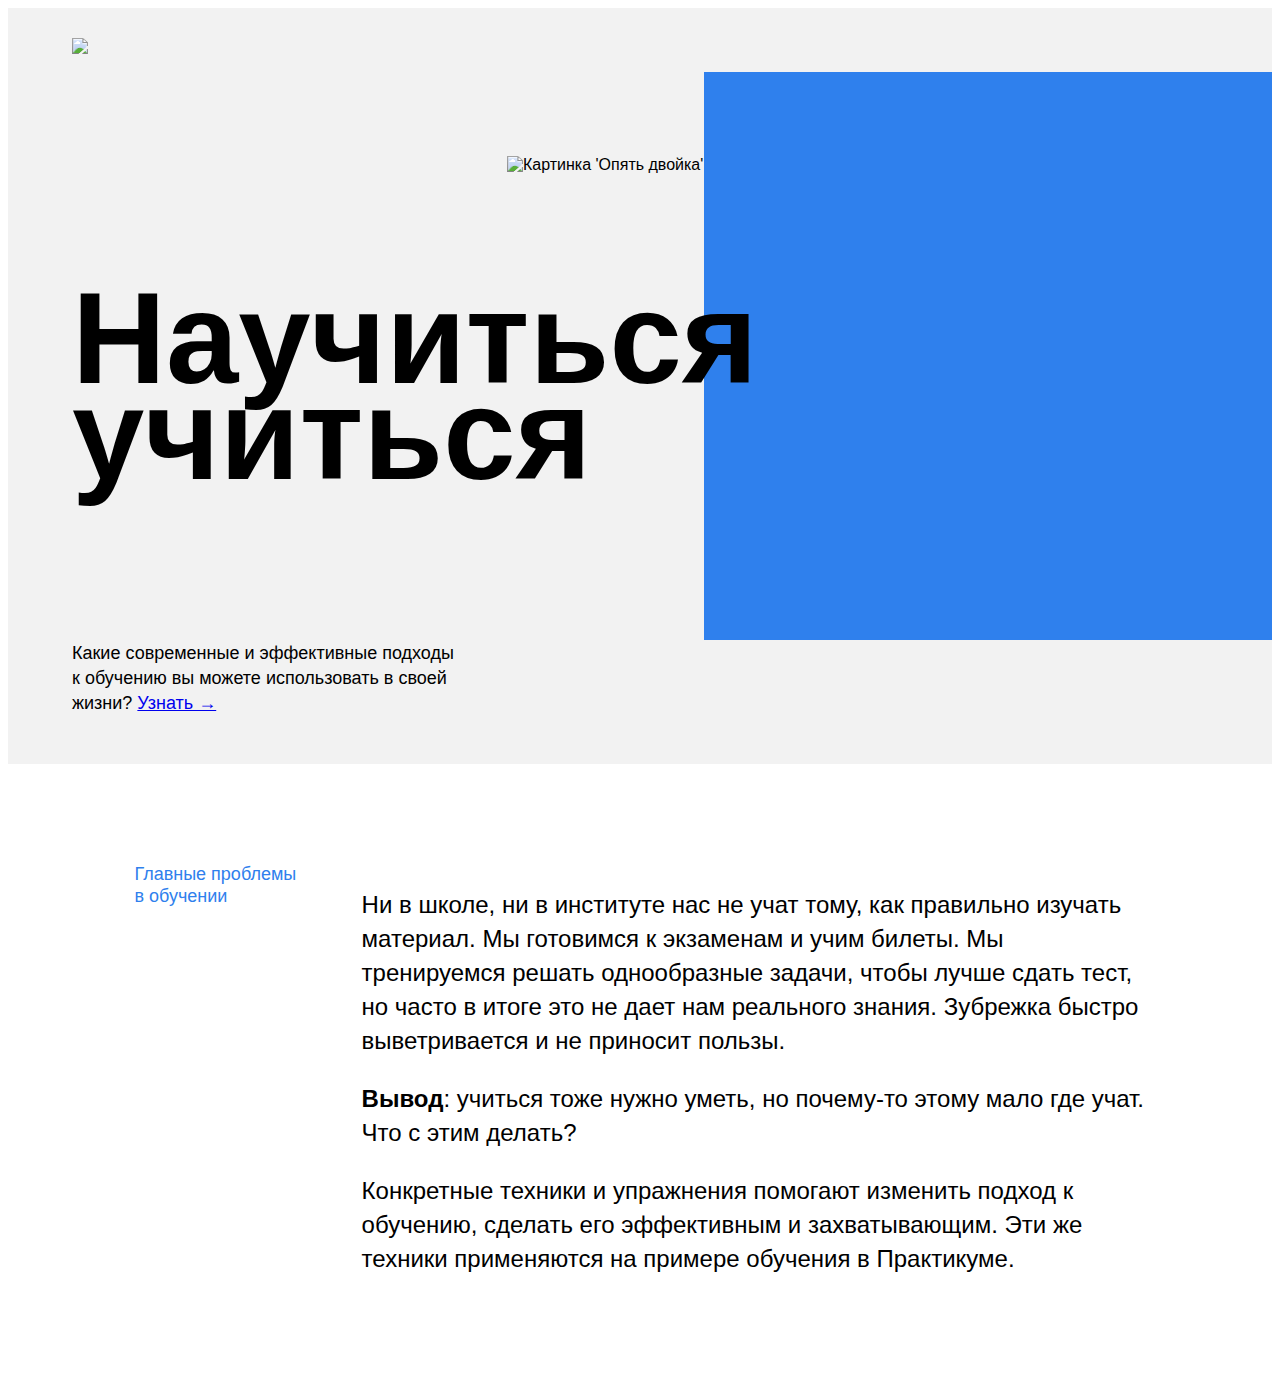
==== index.html @ babf2839 "Header and desciption parts are added." ====
<!DOCTYPE html>
<html lang="ru">
<head>
  <meta charset="UTF-8">
  <meta name="viewport" content="width=device-width, initial-scale=1.0">
  <title>Научиться учиться</title>
  <link rel="stylesheet" href="styles/style.css">
  <link rel="stylesheet" href="normalize/style.css">
</head>
<body>
  <div class="page">
    <header class="header">

      <div class="logo logo_place_header">
        <img src="images/logo_place_footer.svg">
      </div>

      <div class="header__title">
        <h1>Научиться учиться</h1>
      </div>

      <p class="header__subtitle">Какие современные и эффективные подходы к обучению вы можете
        использовать в своей жизни?
        <a href="#" class="header__link"> Узнать &rarr;</a>
      </p>

      <img class="header__main_illustration" src="images/header-image.png"
           alt="Картинка 'Опять двойка'">

      <div class="header__square-pic"></div>


    </header>
    <main class="content">
      <section class="description">
        <div class="two_columns">
          <div class="two_columns__brief">Главные проблемы в обучении
          </div>
          <div class="two_columns__main-text">
            <p class="two-columns__paragraph">Ни в школе, ни в институте нас не учат тому, как правильно изучать материал.
              Мы готовимся к экзаменам и учим билеты. Мы тренируемся решать однообразные задачи,
              чтобы лучше сдать тест, но часто в итоге это не дает нам реального знания. Зубрежка
              быстро выветривается и не приносит пользы.</p>
            <p class="two-columns__paragraph"><span class="two-columns__paragraph_span">Вывод</span>:  учиться тоже нужно уметь, но почему-то этому мало где учат. Что с этим делать?</p>
            <p class="two-columns__paragraph">Конкретные техники и упражнения помогают изменить подход к обучению, сделать его
              эффективным и захватывающим. Эти же техники применяются на примере обучения в
              Практикуме.</p>
          </div>
        </div>
      </section>

      <section class="digits">
      </section>

      <section class="feynman">
      </section>

      <section class="kaufman">
      </section>
    </main>
    <footer class="footer">

    </footer>
  </div>
</body>
</html>
---- styles/style.css ----
.page {
  min-width: 1100px;
  /* мы ещё не умеем делать мобильную версию сайта, */
  /* поэтому выше установлена минимальная ширина страницы */
  max-width: 1600px;
  /* выше установили ограничение по максимальной ширине */
  margin: 0 auto;
  /* выше для экранов больше 1600px отцентрировали весь контент */
  font-family: 'Helvetica Neue', Arial, sans-serif;
}

.header {
  display: flex;
  position:relative;
  height: 100vh;
  min-height: 600px;
  max-height: 756px;
  background-color: #f2f2f2;
  /* выше установили ограничения для секции */
}


.logo{
}

.logo_place_header{
  position: absolute;
  margin-top: 30px;
  margin-left: 64px;
  width: 183px;
  height:32px;
  z-index: 2;
}

.header__title{
  display: flex;
  margin-left: 64px;
  align-items: center;
  justify-content: flex-start;
  width: 730px;
  font-weight: bold;

  /*Текст получается слишком большим. Точно ли нужны такие размеры?*/
  /*font-size: 102px;*/
  line-height: 96px;
  font-size: 65px;
  z-index: 2;
}

.header__subtitle{
  z-index: 2;
  position: absolute;
  left: 64px;
  bottom: 30px;
  width: 388px;
  line-height: 25px;
  font-size: 18px;
}

.header__link{
  z-index: 2;
}

.header__main_illustration{
  position: absolute;
  bottom: 0;
  right: 0;
  width: 765px;
  height: 608px;
  z-index: 1;
}

/* ниже мы привели пример двух селекторов, чтобы вы вспомнили запись элемента */
.header__square-pic {
  position: absolute;
  top: 64px;
  right: 0;
  height: 568px;
  width: 568px;
  background-color: #2f80ed;
}

.description{
  display: flex;
  justify-content: center;
  margin: 100px 0;
}

.two_columns{
  display: flex;
  justify-content: space-between;
  width: 80%;
}

.two_columns__brief{
  display: flex;
  justify-content: space-between;
  width: 175px;
  color: #2f80ed;
  line-height: 1.2;
  font-size: 18px;
}

.two_columns__main-text{
  flex-direction: column;
  justify-content: space-between;
  width: 784px;
}

.two-columns__paragraph{
  line-height: 34px;
  font-size: 24px;
}

.two-columns__paragraph_span{
  font-weight: bold;
}
/* и элемента с модификатором вида ключ-значение */
.table__cell_theme_dark {
  width: 200px;
  color: white;
  margin-right: 0;
  margin-top: 80px;
}
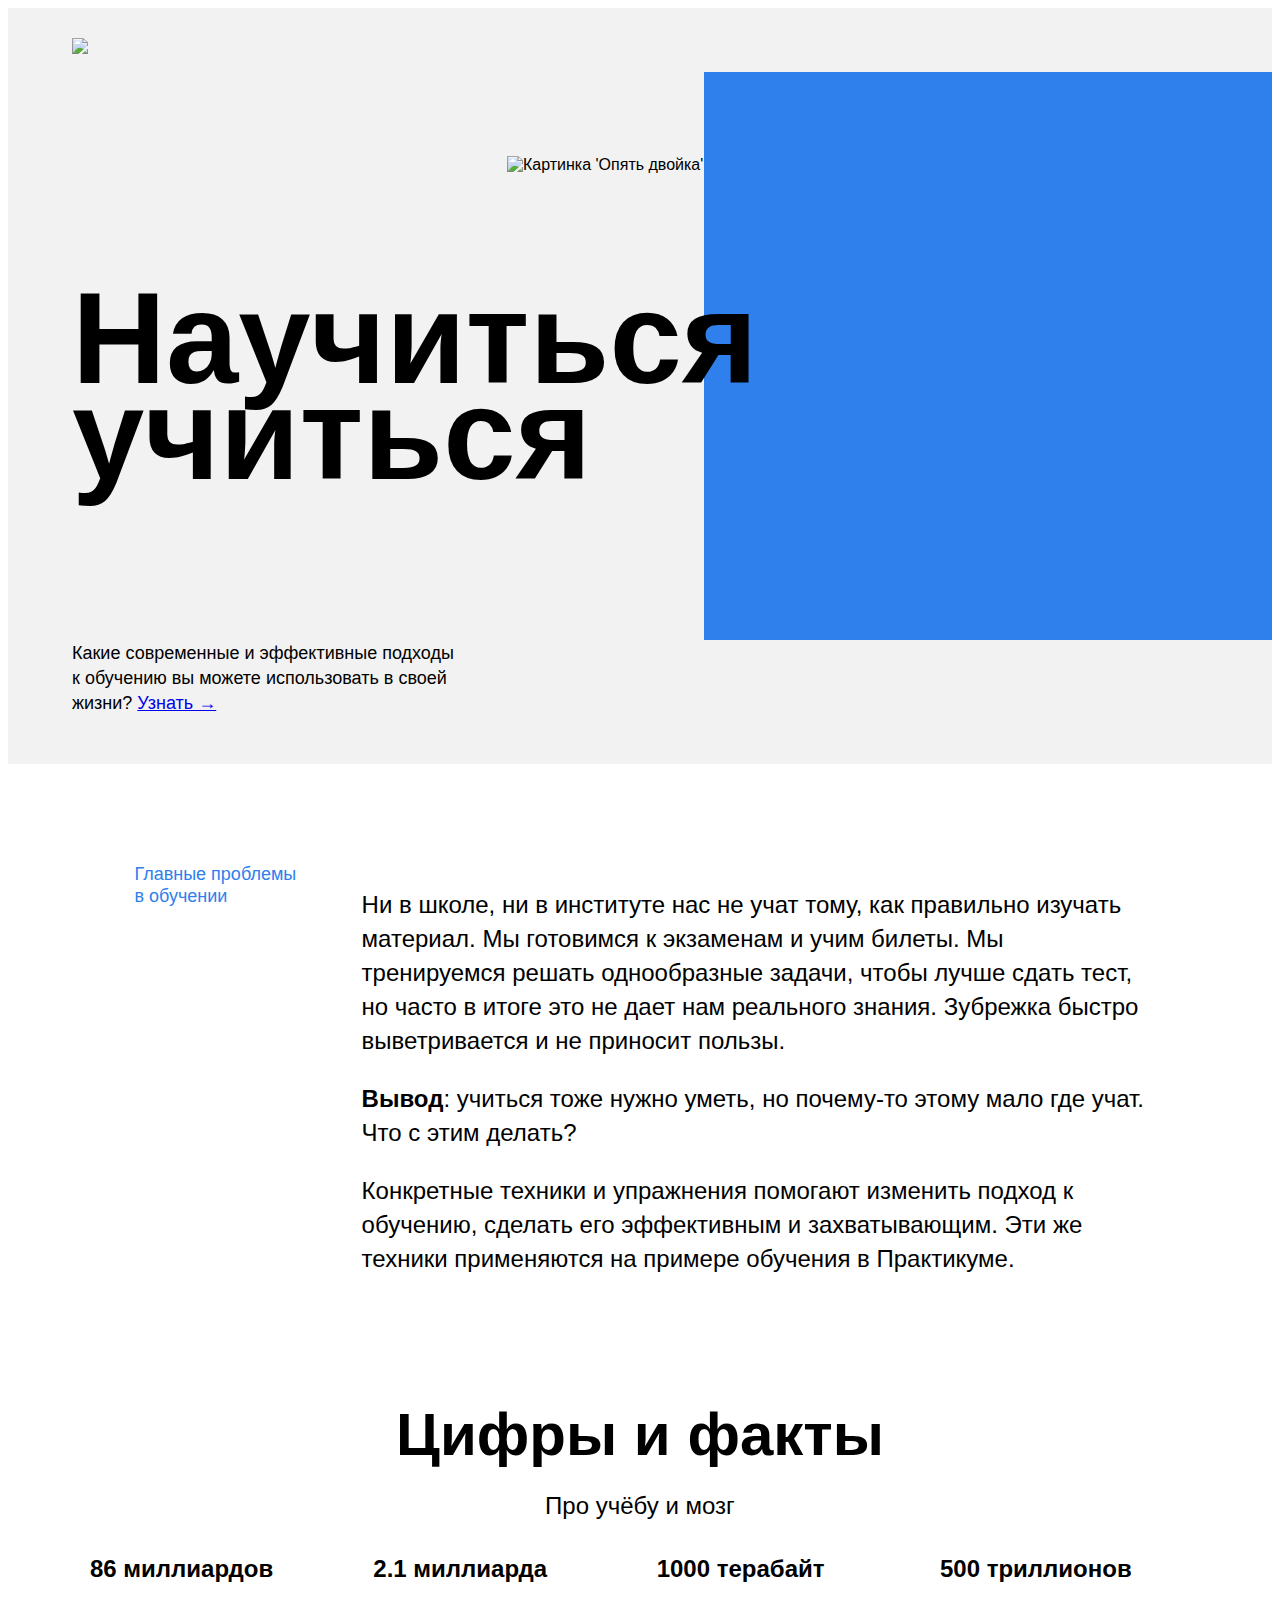
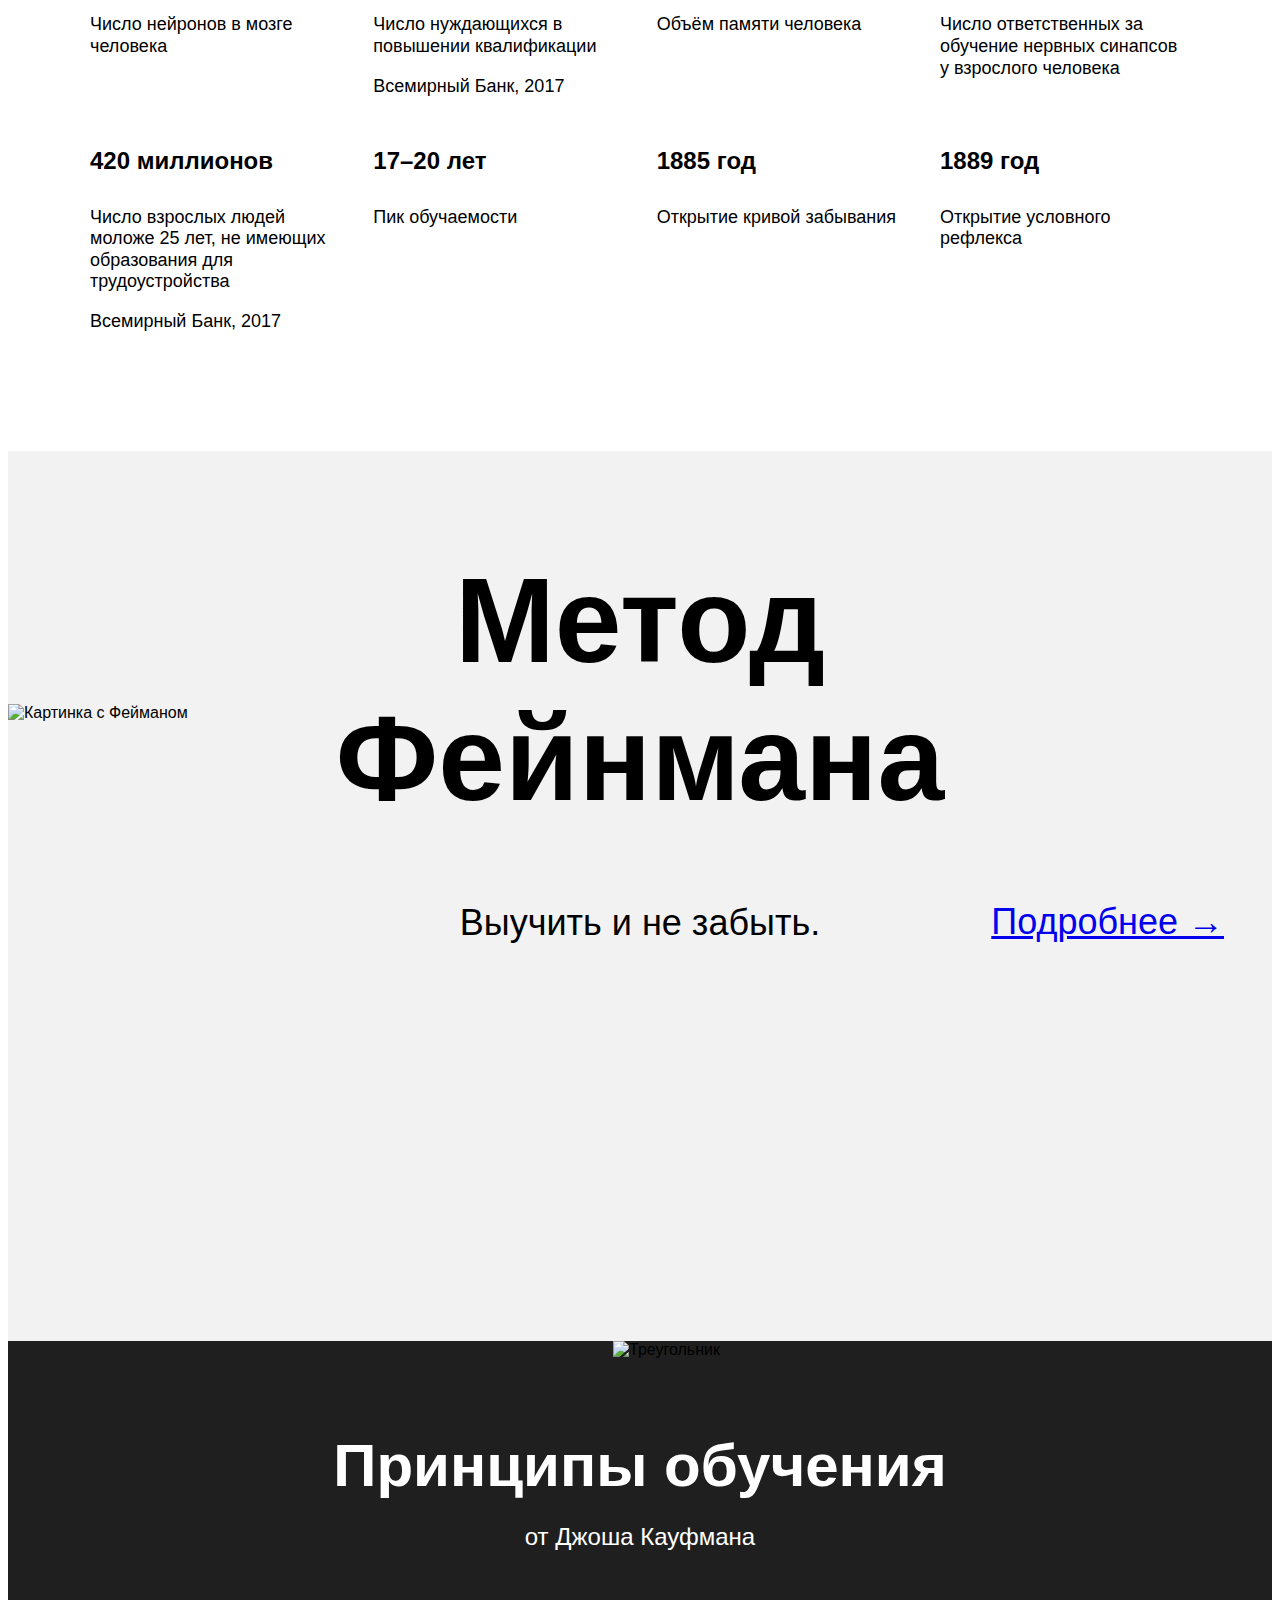
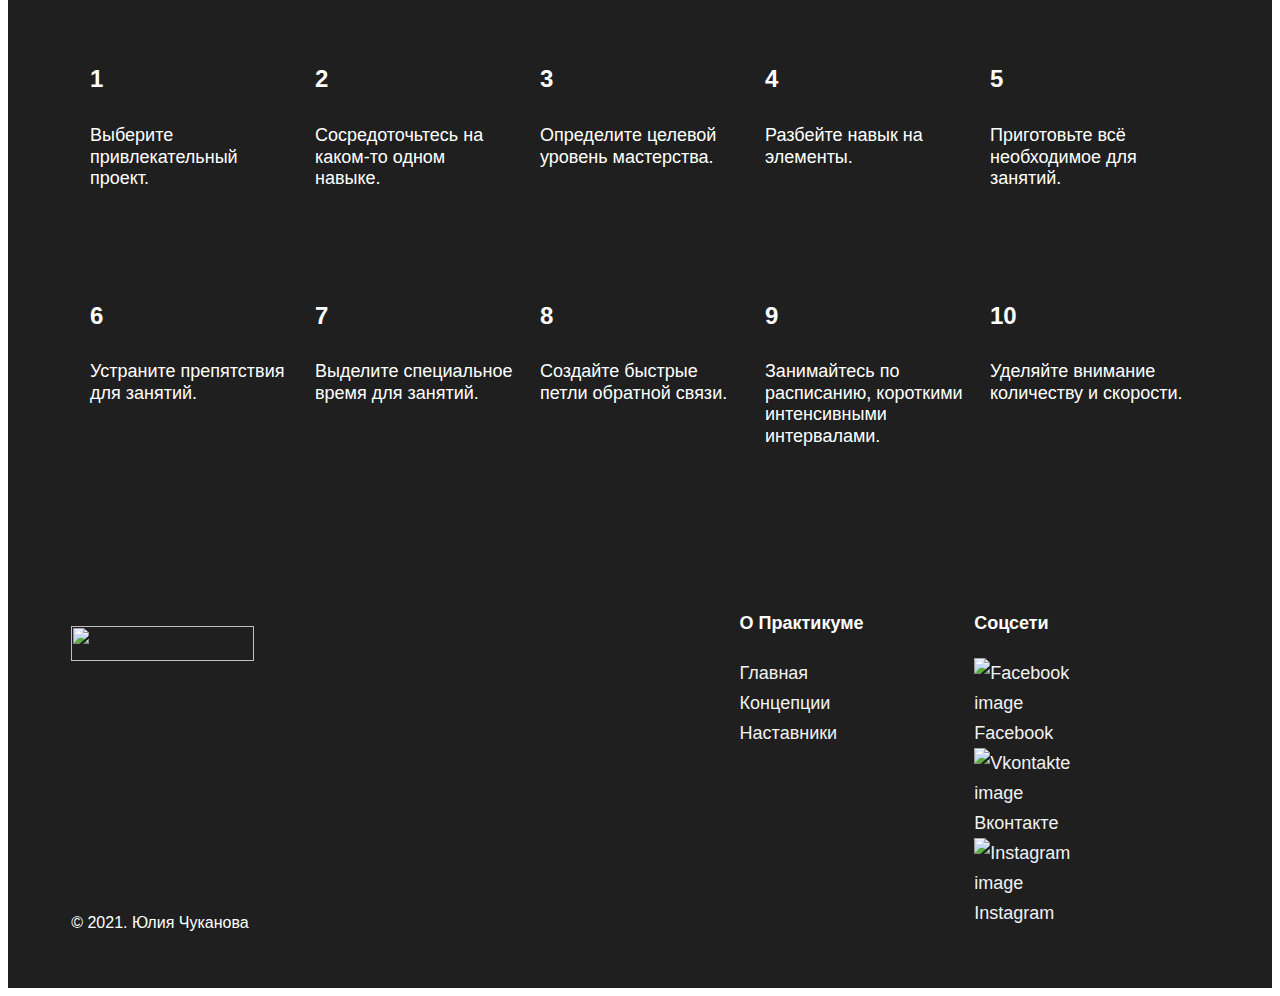
==== commit 6a0c7efc: "." ====
--- a/index.html
+++ b/index.html
@@ -8,59 +8,186 @@
   <link rel="stylesheet" href="normalize/style.css">
 </head>
 <body>
-  <div class="page">
-    <header class="header">
+<div class="page">
+  <header class="header">
 
-      <div class="logo logo_place_header">
-        <img src="images/logo_place_footer.svg">
+    <div class="logo logo_place_header">
+      <img src="images/logo_place_footer.svg">
+    </div>
+
+    <div class="header__title">
+      <h1>Научиться учиться</h1>
+    </div>
+
+    <p class="header__subtitle">Какие современные и эффективные подходы к обучению вы можете
+      использовать в своей жизни?
+      <a href="#" class="header__link"> Узнать &rarr;</a>
+    </p>
+
+    <img class="header__main_illustration" src="images/header-image.png"
+         alt="Картинка 'Опять двойка'">
+
+    <div class="header__square-pic"></div>
+
+
+  </header>
+  <main class="content">
+    <section class="description">
+      <div class="two_columns">
+        <div class="two_columns__brief">Главные проблемы в обучении
+        </div>
+        <div class="two_columns__main-text">
+          <p class="two-columns__paragraph">Ни в школе, ни в институте нас не учат тому, как правильно изучать материал.
+            Мы готовимся к экзаменам и учим билеты. Мы тренируемся решать однообразные задачи,
+            чтобы лучше сдать тест, но часто в итоге это не дает нам реального знания. Зубрежка
+            быстро выветривается и не приносит пользы.</p>
+          <p class="two-columns__paragraph"><span class="two-columns__paragraph_span">Вывод</span>: учиться тоже нужно
+            уметь, но почему-то этому мало где учат. Что с этим делать?</p>
+          <p class="two-columns__paragraph">Конкретные техники и упражнения помогают изменить подход к обучению, сделать
+            его
+            эффективным и захватывающим. Эти же техники применяются на примере обучения в
+            Практикуме.</p>
+        </div>
+      </div>
+    </section>
+
+    <section class="digits">
+      <h1 class="section-title">Цифры и факты</h1>
+      <h2 class="section-subtitle">Про учёбу и мозг</h2>
+      <div class="table">
+        <div class="table__cell">
+          <div class="table__heading"><h4>86 миллиардов</h4></div>
+          <div class="table__text">Число нейронов в мозге человека</div>
+        </div>
+        <div class="table__cell">
+          <div class="table__heading"><h4>2.1 миллиарда</h4></div>
+          <div class="table__text">
+            <p>Число нуждающихся в повышении квалификации</p>
+            <p>Всемирный Банк, 2017</p>
+          </div>
+        </div>
+        <div class="table__cell">
+          <div class="table__heading"><h4>1000 терабайт</h4></div>
+          <div class="table__text">Объём памяти человека</div>
+        </div>
+        <div class="table__cell">
+          <div class="table__heading"><h4>500 триллионов</h4></div>
+          <div class="table__text">Число ответственных за обучение нервных синапсов у взрослого человека</div>
+        </div>
+        <div class="table__cell">
+          <div class="table__heading"><h4>420 миллионов</h4></div>
+          <div class="table__text">
+            <p>Число взрослых людей моложе 25 лет, не имеющих образования для трудоустройства</p>
+            <p>Всемирный Банк, 2017</p>
+          </div>
+        </div>
+        <div class="table__cell">
+          <div class="table__heading"><h4>17–20 лет</h4></div>
+          <div class="table__text">Пик обучаемости</div>
+        </div>
+        <div class="table__cell">
+          <div class="table__heading"><h4>1885 год</h4></div>
+          <div class="table__text">Открытие кривой забывания</div>
+        </div>
+        <div class="table__cell">
+          <div class="table__heading"><h4>1889 год</h4></div>
+          <div class="table__text">Открытие условного рефлекса</div>
+        </div>
+      </div>
+    </section>
+
+    <section class="feynman">
+      <h1 class="feynman__title">Метод Фейнмана</h1>
+      <h2 class="feynman__subtitle">Выучить и не забыть.</h2>
+      <a href="#" class="feynman__link">Подробнее &rarr;</a>
+      <img src="images/feynman.png" class="feynman__image" alt="Картинка с Фейманом">
+    </section>
+
+    <section class="kaufman">
+      <h1 class="section-title_theme_dark">Принципы обучения</h1>
+      <h2 class="section-subtitle_theme_dark">от Джоша Кауфмана</h2>
+      <div class="table">
+        <div class="table__cell_theme_dark">
+          <div class="table__heading"><h4>1</h4></div>
+          <div class="table__text">Выберите привлекательный проект.</div>
+        </div>
+        <div class="table__cell_theme_dark">
+          <div class="table__heading"><h4>2</h4></div>
+          <div class="table__text">Сосредоточьтесь на каком-то одном навыке.
+          </div>
+        </div>
+        <div class="table__cell_theme_dark">
+          <div class="table__heading"><h4>3</h4></div>
+          <div class="table__text">Определите целевой уровень мастерства.</div>
+        </div>
+        <div class="table__cell_theme_dark">
+          <div class="table__heading"><h4>4</h4></div>
+          <div class="table__text">Разбейте навык на элементы.</div>
+        </div>
+        <div class="table__cell_theme_dark">
+          <div class="table__heading"><h4>5</h4></div>
+          <div class="table__text">
+            Приготовьте всё необходимое для занятий.
+          </div>
+        </div>
+        <div class="table__cell_theme_dark">
+          <div class="table__heading"><h4>6</h4></div>
+          <div class="table__text">Устраните препятствия для занятий.</div>
+        </div>
+        <div class="table__cell_theme_dark">
+          <div class="table__heading"><h4>7</h4></div>
+          <div class="table__text">Выделите специальное время для занятий.</div>
+        </div>
+        <div class="table__cell_theme_dark">
+          <div class="table__heading"><h4>8</h4></div>
+          <div class="table__text">Создайте быстрые петли обратной связи.</div>
+        </div>
+        <div class="table__cell_theme_dark">
+          <div class="table__heading"><h4>9</h4></div>
+          <div class="table__text">Занимайтесь по расписанию, короткими интенсивными интервалами.</div>
+        </div>
+        <div class="table__cell_theme_dark">
+          <div class="table__heading"><h4>10</h4></div>
+          <div class="table__text">Уделяйте внимание количеству и скорости.</div>
+        </div>
+      </div>
+      <img src="images/kaufman-triangle.svg" class="kaufman__triangle" alt="Треугольник">
+    </section>
+  </main>
+
+  <footer class="footer">
+    <div class="footer__columns">
+      <div class="footer__column_content-copyright">
+        <img src="images/logo_place_footer.svg" class="logo_place_footer">
+        <p class="footer__author">&copy 2021. Юлия Чуканова</p>
       </div>
 
-      <div class="header__title">
-        <h1>Научиться учиться</h1>
-      </div>
-
-      <p class="header__subtitle">Какие современные и эффективные подходы к обучению вы можете
-        использовать в своей жизни?
-        <a href="#" class="header__link"> Узнать &rarr;</a>
-      </p>
-
-      <img class="header__main_illustration" src="images/header-image.png"
-           alt="Картинка 'Опять двойка'">
-
-      <div class="header__square-pic"></div>
-
-
-    </header>
-    <main class="content">
-      <section class="description">
-        <div class="two_columns">
-          <div class="two_columns__brief">Главные проблемы в обучении
-          </div>
-          <div class="two_columns__main-text">
-            <p class="two-columns__paragraph">Ни в школе, ни в институте нас не учат тому, как правильно изучать материал.
-              Мы готовимся к экзаменам и учим билеты. Мы тренируемся решать однообразные задачи,
-              чтобы лучше сдать тест, но часто в итоге это не дает нам реального знания. Зубрежка
-              быстро выветривается и не приносит пользы.</p>
-            <p class="two-columns__paragraph"><span class="two-columns__paragraph_span">Вывод</span>:  учиться тоже нужно уметь, но почему-то этому мало где учат. Что с этим делать?</p>
-            <p class="two-columns__paragraph">Конкретные техники и упражнения помогают изменить подход к обучению, сделать его
-              эффективным и захватывающим. Эти же техники применяются на примере обучения в
-              Практикуме.</p>
+      <div class="footer_column_content-links">
+        <div class="footer__column_content-info">
+          <div class="footer__column-heading">О Практикуме</div>
+          <div class="footer__column-links">
+            <a href="#" class="footer__column-link">Главная</a>
+            <a href="#" class="footer__column-link">Концепции</a>
+            <a href="#" class="footer__column-link">Наставники</a>
           </div>
         </div>
-      </section>
-
-      <section class="digits">
-      </section>
-
-      <section class="feynman">
-      </section>
-
-      <section class="kaufman">
-      </section>
-    </main>
-    <footer class="footer">
-
-    </footer>
-  </div>
+        <div class="footer__column_content-social">
+          <div class="footer__column-heading">Соцсети</div>
+          <div class="footer__column-links">
+            <a href="#" class="footer__column-link">
+              <img src="images/facebook_color_white.svg" alt="Facebook image">
+              Facebook</a>
+            <a href="#" class="footer__column-link">
+              <img src="images/vk_color_white.svg" alt="Vkontakte image">
+              Вконтакте</a>
+            <a href="#" class="footer__column-link">
+              <img src="images/instagram_color_white.svg" alt="Instagram image">
+              Instagram</a>
+          </div>
+        </div>
+      </div>
+    </div>
+  </footer>
+</div>
 </body>
 </html>
--- a/styles/style.css
+++ b/styles/style.css
@@ -83,7 +83,7 @@
 .description{
   display: flex;
   justify-content: center;
-  margin: 100px 0;
+  margin-top: 100px;
 }
 
 .two_columns{
@@ -115,10 +115,228 @@
 .two-columns__paragraph_span{
   font-weight: bold;
 }
-/* и элемента с модификатором вида ключ-значение */
+
+.digits{
+  margin: 100px 0;
+}
+
+.section-title{
+  text-align: center;
+  width: 60%;
+  margin: 100px auto 20px;
+  line-height: 1.15;
+  font-size: 60px;
+  font-weight: bold;
+}
+
+.section-subtitle{
+  margin: 0 auto;
+  width: 60%;
+  line-height: 34px;
+  font-size: 24px;
+  font-weight: normal;
+  text-align: center;
+}
+
+.table{
+  display: flex;
+  justify-content: space-between;
+  flex-wrap: wrap;
+  width: 1100px;
+  margin: 0 auto 100px;
+}
+
+.table__cell{
+  width: 250px;
+  /*border: 1px #2f80ed solid;*/
+}
+
+.table__heading{
+  line-height: 1.15;
+  font-size: 24px;
+  font-weight: bold;
+}
+
+.table__text{
+  line-height: 1.2;
+  font-size: 18px;
+}
+
+.feynman{
+  display: flex;
+  flex-direction: column;
+  align-items: center;
+  position: relative;
+  height: 890px;
+  background-color: #f2f2f2;
+  margin: 0;
+  padding: 0;
+}
+
+.feynman__title{
+  margin: 100px auto 70px;
+  width: 648px;
+  text-align: center;
+  line-height: 1.15;
+  font-size: 120px;
+  font-weight: bold;
+  z-index: 2;
+}
+
+.feynman__subtitle{
+  margin: 0 auto;
+  text-align: center;
+  line-height: 51px;
+  font-size: 36px;
+  font-weight: normal;
+  z-index: 2;
+}
+
+.feynman__link{
+  position:absolute;
+  right: 48px;
+  top:50%;
+  line-height: 51px;
+  font-size: 36px;
+  font-weight: normal;
+}
+
+.feynman__image{
+  position: absolute;
+  width: 867px;
+  height: 637px;
+  left:0;
+  bottom: 0;
+  z-index: 1;
+}
+
+.kaufman{
+  display: flex;
+  flex-direction: column;
+  background-color: #1f1f1f;
+  margin: 0;
+  overflow: hidden;
+}
+
+.section-title_theme_dark{
+  margin: 90px auto 20px;
+  width: 648px;
+  text-align: center;
+  line-height: 1.15;
+  font-size: 60px;
+  font-weight: bold;
+  color: white;
+}
+
+.section-subtitle_theme_dark{
+  margin: 0 auto;
+  width: 60%;
+  line-height: 34px;
+  font-size: 24px;
+  font-weight: normal;
+  text-align: center;
+  color: white;
+}
+
 .table__cell_theme_dark {
   width: 200px;
   color: white;
   margin-right: 0;
   margin-top: 80px;
-}
+  z-index: 1;
+}
+
+.kaufman__triangle {
+  position: absolute;
+  width: 877px;
+  height: 877px;
+  right: -210px;
+}
+
+.footer{
+  display: flex;
+  justify-content: center;
+  background-color: #1f1f1f;
+  box-sizing: border-box;
+  min-height: 350px;
+  padding: 0;
+  color: white;
+}
+
+.footer__columns {
+  display: flex;
+  flex-direction: row;
+  align-content: space-between;
+  width: 90%;
+  margin:60px auto 40px;
+
+
+}
+
+
+.footer__column_content-copyright{
+  display: flex;
+  flex-direction: column;
+  flex-basis: 711px;
+  justify-content: space-between;
+}
+
+.logo_place_footer{
+  width: 183px;
+  height: 35px;
+  line-height: 25px;
+  font-size: 18px;
+  font-weight: normal;
+  margin: 18px 0;
+}
+
+.footer_column_content-links{
+  display: flex;
+  flex-direction: row;
+  flex-basis: 711px;
+  justify-content: space-evenly;
+}
+
+.footer__column_content-info{
+  padding: 0;
+  margin: 0;
+  display: flex;
+  flex-direction: column;
+}
+
+.footer__column-heading{
+  width: 135px;
+  margin: 0;
+  line-height: 30px;
+  font-size: 18px;
+  font-weight: bold;
+}
+
+.footer__column-links{
+  display: flex;
+  flex-direction: column;
+  padding: 20px 0;
+}
+
+.footer__column-link{
+  width: 135px;
+  line-height: 30px;
+  font-size: 18px;
+  font-weight: normal;
+  text-decoration: none;
+  color: #f2f2f2;
+}
+
+.footer__column_content-social{
+  display: flex;
+  flex-direction: column;
+  padding: 0;
+  margin: 0;
+
+}
+
+.footer__social-icon{
+  width: 16px;
+  line-height: 16px;
+  margin:0 5px 0 0;
+}
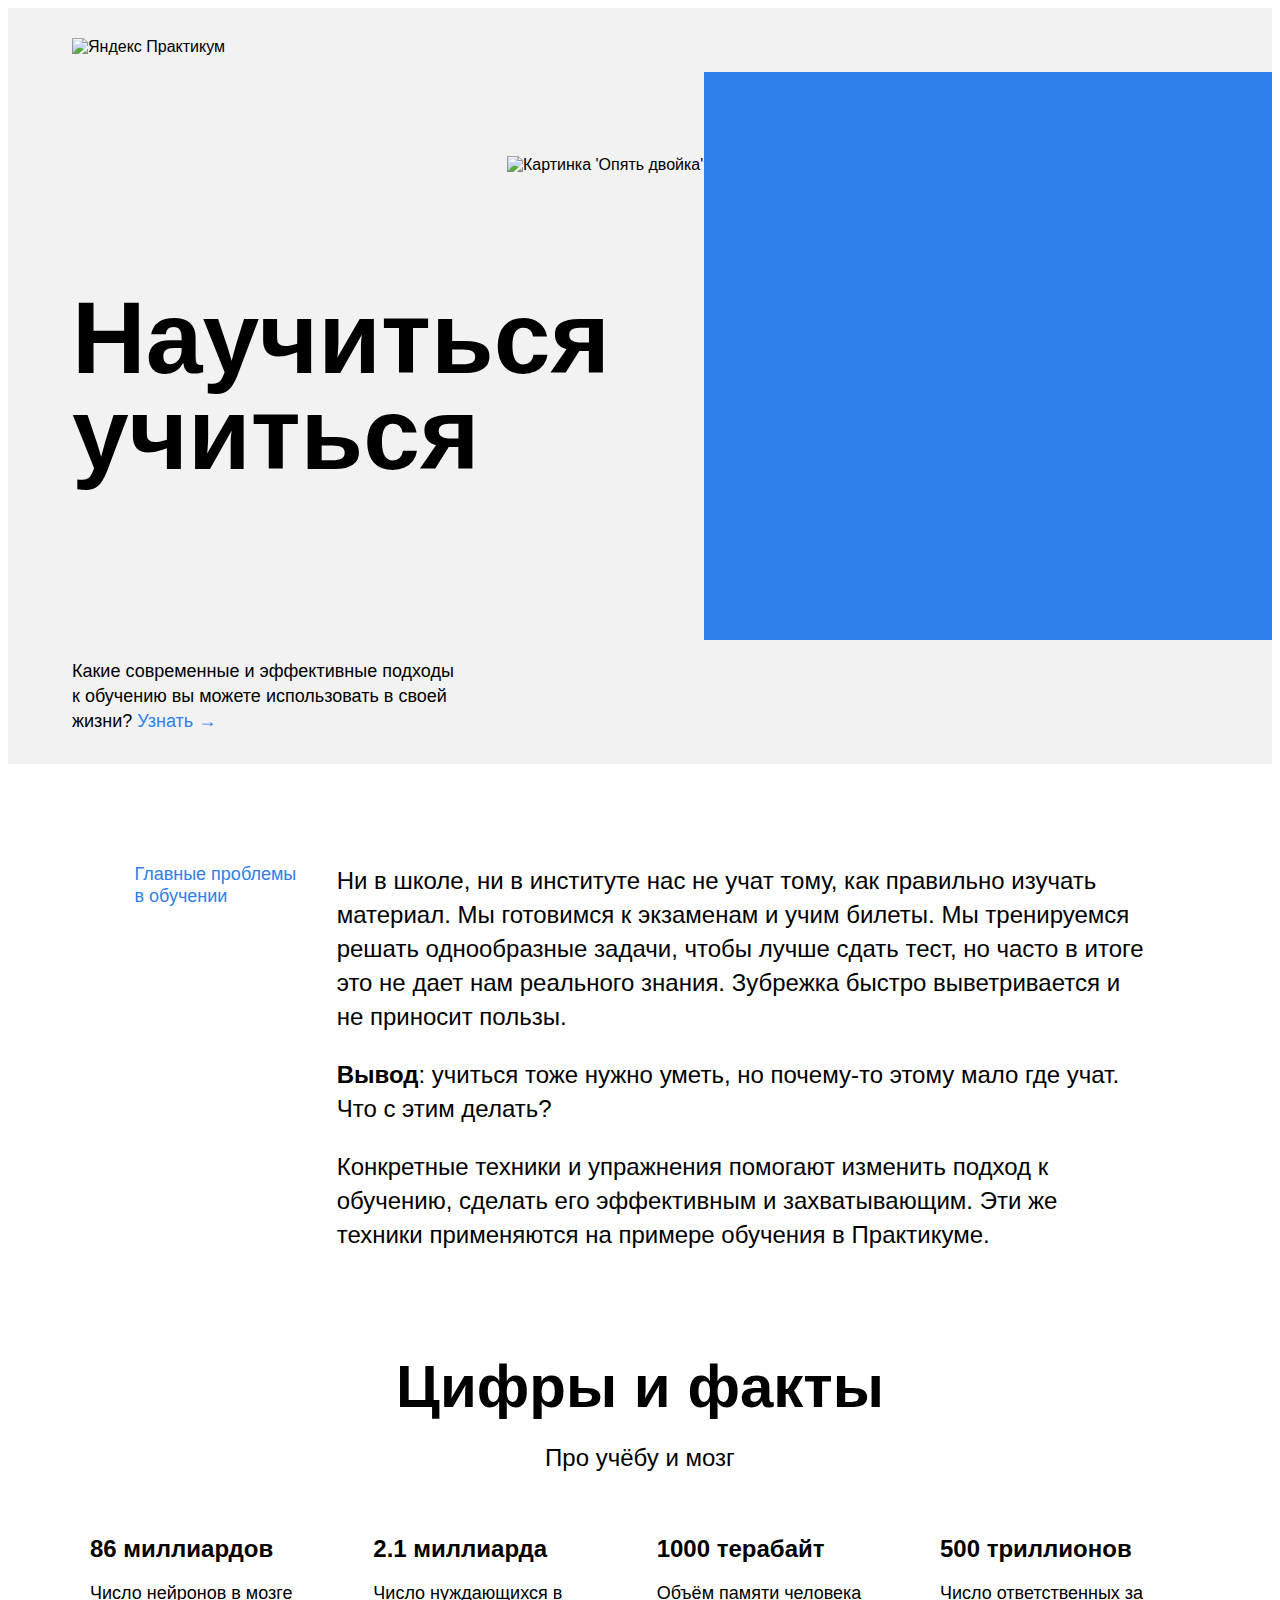
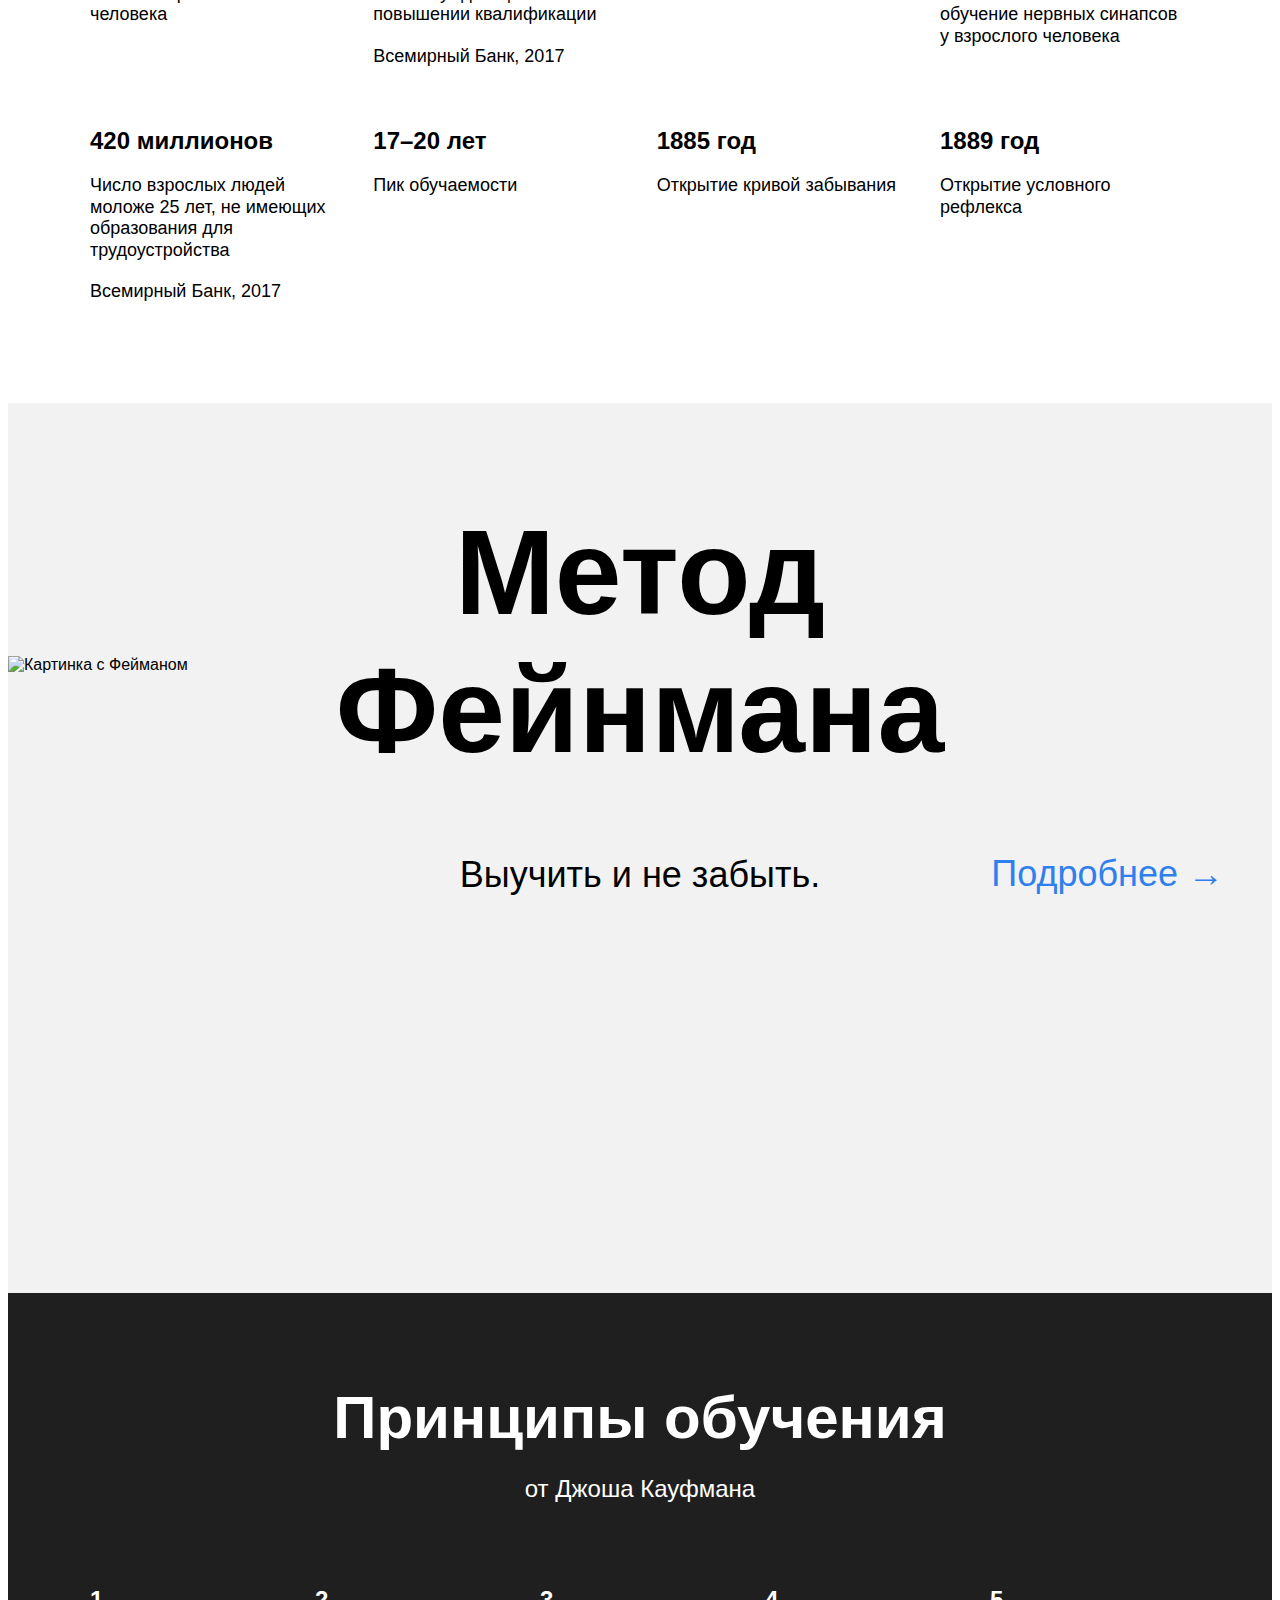
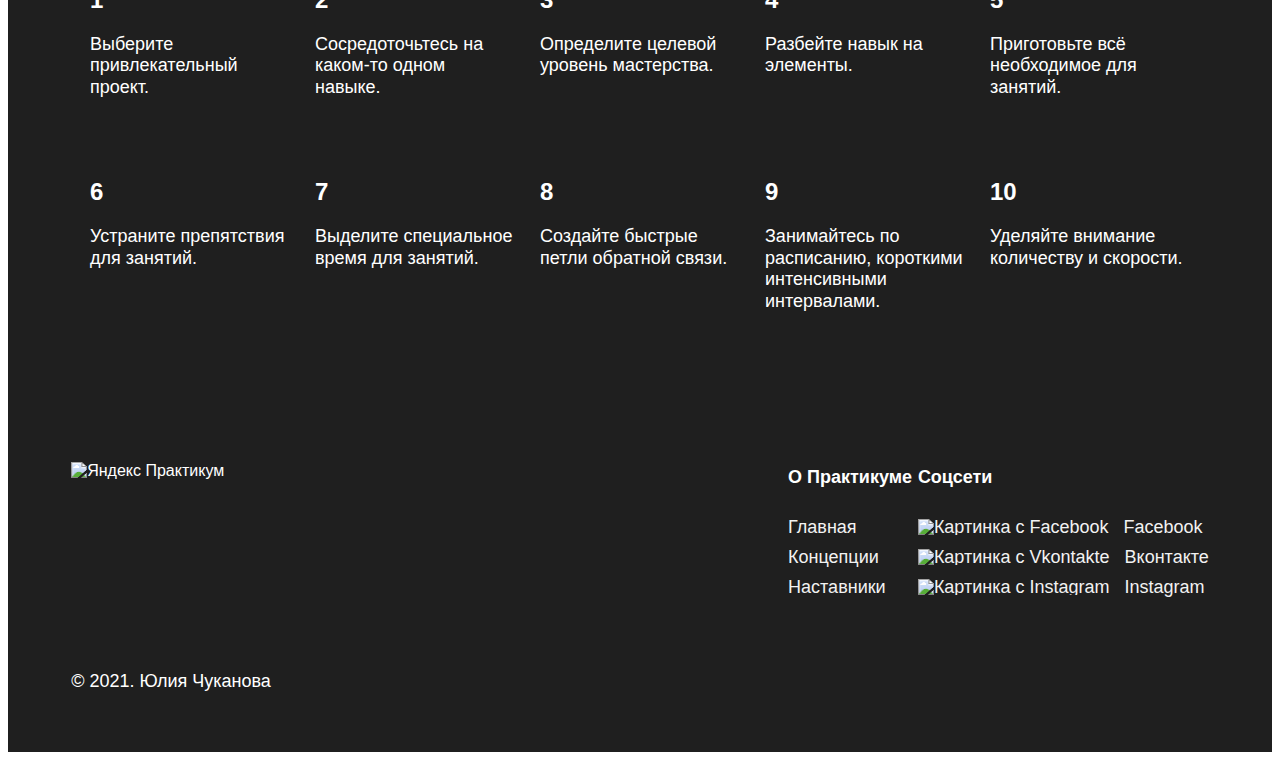
==== commit 3ec85348: "final version1" ====
--- a/index.html
+++ b/index.html
@@ -4,20 +4,17 @@
   <meta charset="UTF-8">
   <meta name="viewport" content="width=device-width, initial-scale=1.0">
   <title>Научиться учиться</title>
+  <link rel="stylesheet" href="styles/normalize.css">
   <link rel="stylesheet" href="styles/style.css">
-  <link rel="stylesheet" href="normalize/style.css">
 </head>
 <body>
 <div class="page">
   <header class="header">
 
-    <div class="logo logo_place_header">
-      <img src="images/logo_place_footer.svg">
-    </div>
+    <img src="images/logo_place_footer.svg" class="logo logo_place_header" alt="Яндекс Практикум">
 
-    <div class="header__title">
-      <h1>Научиться учиться</h1>
-    </div>
+
+    <h1 class="header__title">Научиться учиться</h1>
 
     <p class="header__subtitle">Какие современные и эффективные подходы к обучению вы можете
       использовать в своей жизни?
@@ -33,15 +30,15 @@
   </header>
   <main class="content">
     <section class="description">
-      <div class="two_columns">
-        <div class="two_columns__brief">Главные проблемы в обучении
-        </div>
-        <div class="two_columns__main-text">
+      <div class="two-columns">
+        <h2 class="two-columns__brief">Главные проблемы в обучении
+        </h2>
+        <div class="two-columns__main-text">
           <p class="two-columns__paragraph">Ни в школе, ни в институте нас не учат тому, как правильно изучать материал.
             Мы готовимся к экзаменам и учим билеты. Мы тренируемся решать однообразные задачи,
             чтобы лучше сдать тест, но часто в итоге это не дает нам реального знания. Зубрежка
             быстро выветривается и не приносит пользы.</p>
-          <p class="two-columns__paragraph"><span class="two-columns__paragraph_span">Вывод</span>: учиться тоже нужно
+          <p class="two-columns__paragraph"><span class="span-accent">Вывод</span>: учиться тоже нужно
             уметь, но почему-то этому мало где учат. Что с этим делать?</p>
           <p class="two-columns__paragraph">Конкретные техники и упражнения помогают изменить подход к обучению, сделать
             его
@@ -52,139 +49,130 @@
     </section>
 
     <section class="digits">
-      <h1 class="section-title">Цифры и факты</h1>
-      <h2 class="section-subtitle">Про учёбу и мозг</h2>
+      <h2 class="section-title">Цифры и факты</h2>
+      <p class="section-subtitle">Про учёбу и мозг</p>
       <div class="table">
         <div class="table__cell">
-          <div class="table__heading"><h4>86 миллиардов</h4></div>
-          <div class="table__text">Число нейронов в мозге человека</div>
+          <h3 class="table__heading">86 миллиардов</h3>
+          <p class="table__text">Число нейронов в мозге человека</p>
         </div>
         <div class="table__cell">
-          <div class="table__heading"><h4>2.1 миллиарда</h4></div>
-          <div class="table__text">
-            <p>Число нуждающихся в повышении квалификации</p>
-            <p>Всемирный Банк, 2017</p>
-          </div>
+          <h3 class="table__heading">2.1 миллиарда</h3>
+          <p class="table__text">Число нуждающихся в повышении квалификации</p>
+          <p class="table__text">Всемирный Банк, 2017</p>
         </div>
         <div class="table__cell">
-          <div class="table__heading"><h4>1000 терабайт</h4></div>
-          <div class="table__text">Объём памяти человека</div>
+          <h3 class="table__heading">1000 терабайт</h3>
+          <p class="table__text">Объём памяти человека</p>
         </div>
         <div class="table__cell">
-          <div class="table__heading"><h4>500 триллионов</h4></div>
-          <div class="table__text">Число ответственных за обучение нервных синапсов у взрослого человека</div>
+          <h3 class="table__heading">500 триллионов</h3>
+          <p class="table__text">Число ответственных за обучение нервных синапсов у взрослого человека</p>
         </div>
         <div class="table__cell">
-          <div class="table__heading"><h4>420 миллионов</h4></div>
-          <div class="table__text">
-            <p>Число взрослых людей моложе 25 лет, не имеющих образования для трудоустройства</p>
-            <p>Всемирный Банк, 2017</p>
-          </div>
+          <h3 class="table__heading">420 миллионов</h3>
+          <p class="table__text">Число взрослых людей моложе 25 лет, не имеющих образования для трудоустройства</p>
+          <p class="table__text">Всемирный Банк, 2017</p>
         </div>
         <div class="table__cell">
-          <div class="table__heading"><h4>17–20 лет</h4></div>
-          <div class="table__text">Пик обучаемости</div>
+          <h3 class="table__heading">17–20 лет</h3>
+          <p class="table__text">Пик обучаемости</p>
         </div>
         <div class="table__cell">
-          <div class="table__heading"><h4>1885 год</h4></div>
-          <div class="table__text">Открытие кривой забывания</div>
+          <h3 class="table__heading">1885 год</h3>
+          <p class="table__text">Открытие кривой забывания</p>
         </div>
         <div class="table__cell">
-          <div class="table__heading"><h4>1889 год</h4></div>
-          <div class="table__text">Открытие условного рефлекса</div>
+          <h3 class="table__heading">1889 год</h3>
+          <p class="table__text">Открытие условного рефлекса</p>
         </div>
       </div>
     </section>
 
     <section class="feynman">
-      <h1 class="feynman__title">Метод Фейнмана</h1>
-      <h2 class="feynman__subtitle">Выучить и не забыть.</h2>
+      <h2 class="feynman__title">Метод Фейнмана</h2>
+      <p class="feynman__subtitle">Выучить и не забыть.</p>
       <a href="#" class="feynman__link">Подробнее &rarr;</a>
       <img src="images/feynman.png" class="feynman__image" alt="Картинка с Фейманом">
     </section>
 
     <section class="kaufman">
-      <h1 class="section-title_theme_dark">Принципы обучения</h1>
-      <h2 class="section-subtitle_theme_dark">от Джоша Кауфмана</h2>
+      <h2 class="section-title section-title_theme_dark">Принципы обучения</h2>
+      <p class="section-subtitle section-subtitle_theme_dark">от Джоша Кауфмана</p>
       <div class="table">
-        <div class="table__cell_theme_dark">
-          <div class="table__heading"><h4>1</h4></div>
-          <div class="table__text">Выберите привлекательный проект.</div>
+        <div class="table__cell table__cell_theme_dark">
+          <h3 class="table__heading table__heading_theme_dark">1</h3>
+          <p class="table__text table__text_theme_dark">Выберите привлекательный проект.</p>
         </div>
-        <div class="table__cell_theme_dark">
-          <div class="table__heading"><h4>2</h4></div>
-          <div class="table__text">Сосредоточьтесь на каком-то одном навыке.
-          </div>
+        <div class="table__cell table__cell_theme_dark">
+          <h3 class="table__heading table__heading_theme_dark">2</h3>
+          <p class="table__text table__text_theme_dark">Сосредоточьтесь на каком-то одном навыке.
+          </p>
         </div>
-        <div class="table__cell_theme_dark">
-          <div class="table__heading"><h4>3</h4></div>
-          <div class="table__text">Определите целевой уровень мастерства.</div>
+        <div class="table__cell table__cell_theme_dark">
+          <h3 class="table__heading table__heading_theme_dark">3</h3>
+          <p class="table__text table__text_theme_dark">Определите целевой уровень мастерства.</p>
         </div>
-        <div class="table__cell_theme_dark">
-          <div class="table__heading"><h4>4</h4></div>
-          <div class="table__text">Разбейте навык на элементы.</div>
+        <div class="table__cell table__cell_theme_dark">
+          <h3 class="table__heading table__heading_theme_dark">4</h3>
+          <p class="table__text table__text_theme_dark">Разбейте навык на элементы.</p>
         </div>
-        <div class="table__cell_theme_dark">
-          <div class="table__heading"><h4>5</h4></div>
-          <div class="table__text">
+        <div class="table__cell table__cell_theme_dark">
+          <h3 class="table__heading table__heading_theme_dark">5</h3>
+          <p class="table__text table__text_theme_dark">
             Приготовьте всё необходимое для занятий.
-          </div>
+          </p>
         </div>
-        <div class="table__cell_theme_dark">
-          <div class="table__heading"><h4>6</h4></div>
-          <div class="table__text">Устраните препятствия для занятий.</div>
+        <div class="table__cell table__cell_theme_dark">
+          <h3 class="table__heading table__heading_theme_dark">6</h3>
+          <p class="table__text table__text_theme_dark">Устраните препятствия для занятий.</p>
         </div>
-        <div class="table__cell_theme_dark">
-          <div class="table__heading"><h4>7</h4></div>
-          <div class="table__text">Выделите специальное время для занятий.</div>
+        <div class="table__cell table__cell_theme_dark">
+          <h3 class="table__heading table__heading_theme_dark">7</h3>
+          <p class="table__text table__text_theme_dark">Выделите специальное время для занятий.</p>
         </div>
-        <div class="table__cell_theme_dark">
-          <div class="table__heading"><h4>8</h4></div>
-          <div class="table__text">Создайте быстрые петли обратной связи.</div>
+        <div class="table__cell table__cell_theme_dark">
+          <h3 class="table__heading table__heading_theme_dark">8</h3>
+          <p class="table__text table__text_theme_dark">Создайте быстрые петли обратной связи.</p>
         </div>
-        <div class="table__cell_theme_dark">
-          <div class="table__heading"><h4>9</h4></div>
-          <div class="table__text">Занимайтесь по расписанию, короткими интенсивными интервалами.</div>
+        <div class="table__cell table__cell_theme_dark">
+          <h3 class="table__heading table__heading_theme_dark">9</h3>
+          <p class="table__text table__text_theme_dark">Занимайтесь по расписанию, короткими интенсивными интервалами.</p>
         </div>
-        <div class="table__cell_theme_dark">
-          <div class="table__heading"><h4>10</h4></div>
-          <div class="table__text">Уделяйте внимание количеству и скорости.</div>
+        <div class="table__cell table__cell_theme_dark">
+          <h3 class="table__heading table__heading_theme_dark">10</h3>
+          <p class="table__text table__text_theme_dark">Уделяйте внимание количеству и скорости.</p>
         </div>
       </div>
-      <img src="images/kaufman-triangle.svg" class="kaufman__triangle" alt="Треугольник">
+      <div class="kaufman__triangle"></div>
     </section>
   </main>
 
   <footer class="footer">
     <div class="footer__columns">
-      <div class="footer__column_content-copyright">
-        <img src="images/logo_place_footer.svg" class="logo_place_footer">
-        <p class="footer__author">&copy 2021. Юлия Чуканова</p>
+      <div class="footer__column footer__column_content_copyright">
+        <img src="images/logo_place_footer.svg" class="logo logo__place_footer" alt="Яндекс Практикум">
+        <p class="footer__author">&copy; 2021. Юлия Чуканова</p>
       </div>
 
-      <div class="footer_column_content-links">
-        <div class="footer__column_content-info">
-          <div class="footer__column-heading">О Практикуме</div>
-          <div class="footer__column-links">
-            <a href="#" class="footer__column-link">Главная</a>
-            <a href="#" class="footer__column-link">Концепции</a>
-            <a href="#" class="footer__column-link">Наставники</a>
-          </div>
-        </div>
-        <div class="footer__column_content-social">
-          <div class="footer__column-heading">Соцсети</div>
-          <div class="footer__column-links">
-            <a href="#" class="footer__column-link">
-              <img src="images/facebook_color_white.svg" alt="Facebook image">
-              Facebook</a>
-            <a href="#" class="footer__column-link">
-              <img src="images/vk_color_white.svg" alt="Vkontakte image">
-              Вконтакте</a>
-            <a href="#" class="footer__column-link">
-              <img src="images/instagram_color_white.svg" alt="Instagram image">
-              Instagram</a>
-          </div>
-        </div>
+      <nav class="footer__column footer__column_content_info">
+        <h3 class="footer__column-heading">О Практикуме</h3>
+        <a href="#" class="footer__column-link">Главная</a>
+        <a href="#" class="footer__column-link">Концепции</a>
+        <a href="#" class="footer__column-link">Наставники</a>
+      </nav>
+      <div class="footer__column footer__column_content_social">
+        <h3 class="footer__column-heading">Соцсети</h3>
+        <a href="#" class="footer__column-link">
+          <img src="images/facebook_color_white.svg" alt="Картинка с Facebook" class="footer__social-icon">
+          Facebook
+        </a>
+        <a href="#" class="footer__column-link">
+          <img src="images/vk_color_white.svg" alt="Картинка с Vkontakte" class="footer__social-icon">
+          Вконтакте</a>
+        <a href="#" class="footer__column-link">
+          <img src="images/instagram_color_white.svg" alt="Картинка с Instagram" class="footer__social-icon">
+          Instagram</a>
       </div>
     </div>
   </footer>
--- a/styles/style.css
+++ b/styles/style.css
@@ -7,6 +7,7 @@
   margin: 0 auto;
   /* выше для экранов больше 1600px отцентрировали весь контент */
   font-family: 'Helvetica Neue', Arial, sans-serif;
+  overflow: hidden;
 }
 
 .header {
@@ -21,35 +22,38 @@
 
 
 .logo{
+  width: 183px;
 }
 
 .logo_place_header{
   position: absolute;
-  margin-top: 30px;
-  margin-left: 64px;
-  width: 183px;
+  top: 30px;
+  left: 64px;
   height:32px;
   z-index: 2;
 }
 
+
+
+
 .header__title{
   display: flex;
-  margin-left: 64px;
+  margin:0 0 0 64px;
   align-items: center;
   justify-content: flex-start;
   width: 730px;
   font-weight: bold;
 
-  /*Текст получается слишком большим. Точно ли нужны такие размеры?*/
-  /*font-size: 102px;*/
+
   line-height: 96px;
-  font-size: 65px;
+  font-size: 102px;
   z-index: 2;
 }
 
 .header__subtitle{
   z-index: 2;
   position: absolute;
+  margin: 0;
   left: 64px;
   bottom: 30px;
   width: 388px;
@@ -59,6 +63,8 @@
 
 .header__link{
   z-index: 2;
+  color: #2f80ed;
+  text-decoration: none;
 }
 
 .header__main_illustration{
@@ -86,33 +92,44 @@
   margin-top: 100px;
 }
 
-.two_columns{
+.two-columns{
   display: flex;
   justify-content: space-between;
   width: 80%;
-}
-
-.two_columns__brief{
+  /*border: 1px #2f80ed solid;*/
+}
+
+.two-columns__brief{
   display: flex;
   justify-content: space-between;
   width: 175px;
   color: #2f80ed;
   line-height: 1.2;
   font-size: 18px;
-}
-
-.two_columns__main-text{
-  flex-direction: column;
-  justify-content: space-between;
-  width: 784px;
+  font-weight: normal;
+  /*border: 1px #235432 solid;*/
+  margin-top: 0;
+}
+
+.two-columns__main-text{
+  flex-direction: column;
+  justify-content: space-between;
+  min-width: 784px;
+  width: 80%;
+  /*border: 1px #2f80ed solid;*/
 }
 
 .two-columns__paragraph{
   line-height: 34px;
   font-size: 24px;
-}
-
-.two-columns__paragraph_span{
+  margin-top: 0;
+}
+
+.two-columns__paragraph:last-of-type {
+  margin-bottom: 0;
+}
+
+.span-accent{
   font-weight: bold;
 }
 
@@ -143,23 +160,29 @@
   justify-content: space-between;
   flex-wrap: wrap;
   width: 1100px;
-  margin: 0 auto 100px;
+  margin: 0 auto;
 }
 
 .table__cell{
   width: 250px;
   /*border: 1px #2f80ed solid;*/
+  margin-top: 60px;
+  /*display: flex;*/
+  /*flex-direction: column;*/
+  /*justify-content: space-around;*/
 }
 
 .table__heading{
   line-height: 1.15;
   font-size: 24px;
   font-weight: bold;
+  margin: 0;
 }
 
 .table__text{
   line-height: 1.2;
   font-size: 18px;
+  margin: 20px 0 0;
 }
 
 .feynman{
@@ -167,7 +190,7 @@
   flex-direction: column;
   align-items: center;
   position: relative;
-  height: 890px;
+  min-height: 890px;
   background-color: #f2f2f2;
   margin: 0;
   padding: 0;
@@ -199,6 +222,8 @@
   line-height: 51px;
   font-size: 36px;
   font-weight: normal;
+  color: #2f80ed;
+  text-decoration: none;
 }
 
 .feynman__image{
@@ -215,17 +240,19 @@
   flex-direction: column;
   background-color: #1f1f1f;
   margin: 0;
+  padding-bottom: 90px;
+  position: relative;
   overflow: hidden;
 }
 
 .section-title_theme_dark{
   margin: 90px auto 20px;
-  width: 648px;
   text-align: center;
   line-height: 1.15;
   font-size: 60px;
   font-weight: bold;
   color: white;
+  z-index: 2;
 }
 
 .section-subtitle_theme_dark{
@@ -236,14 +263,28 @@
   font-weight: normal;
   text-align: center;
   color: white;
+  z-index: 2;
 }
 
 .table__cell_theme_dark {
   width: 200px;
   color: white;
   margin-right: 0;
+  margin-bottom: 0;
   margin-top: 80px;
-  z-index: 1;
+  z-index: 2;
+}
+
+.table__heading_theme_dark{
+  line-height: 1.15;
+  font-size: 24px;
+  font-weight: bold;
+}
+
+.table__text_theme_dark{
+  line-height: 1.2;
+  font-size: 18px;
+  margin-bottom: 0;
 }
 
 .kaufman__triangle {
@@ -251,6 +292,10 @@
   width: 877px;
   height: 877px;
   right: -210px;
+  overflow: hidden;
+  background-image: url("../images/kaufman-triangle.svg");
+  background-size: cover;
+  z-index: 1;
 }
 
 .footer{
@@ -266,7 +311,7 @@
 .footer__columns {
   display: flex;
   flex-direction: row;
-  align-content: space-between;
+  justify-content: space-between;
   width: 90%;
   margin:60px auto 40px;
 
@@ -274,30 +319,27 @@
 }
 
 
-.footer__column_content-copyright{
+.footer__column_content_copyright{
   display: flex;
   flex-direction: column;
   flex-basis: 711px;
   justify-content: space-between;
 }
 
-.logo_place_footer{
-  width: 183px;
+.logo__place_footer{
   height: 35px;
+  margin: 0;
+}
+
+
+.footer__author{
   line-height: 25px;
   font-size: 18px;
-  font-weight: normal;
   margin: 18px 0;
 }
 
-.footer_column_content-links{
-  display: flex;
-  flex-direction: row;
-  flex-basis: 711px;
-  justify-content: space-evenly;
-}
-
-.footer__column_content-info{
+
+.footer__column_content_info{
   padding: 0;
   margin: 0;
   display: flex;
@@ -305,21 +347,14 @@
 }
 
 .footer__column-heading{
-  width: 135px;
-  margin: 0;
+  margin: 0 0 20px 0;
   line-height: 30px;
   font-size: 18px;
   font-weight: bold;
 }
 
-.footer__column-links{
-  display: flex;
-  flex-direction: column;
-  padding: 20px 0;
-}
 
 .footer__column-link{
-  width: 135px;
   line-height: 30px;
   font-size: 18px;
   font-weight: normal;
@@ -327,7 +362,7 @@
   color: #f2f2f2;
 }
 
-.footer__column_content-social{
+.footer__column_content_social{
   display: flex;
   flex-direction: column;
   padding: 0;
@@ -338,5 +373,5 @@
 .footer__social-icon{
   width: 16px;
   line-height: 16px;
-  margin:0 5px 0 0;
-}
+  margin:0 10px 0 0;
+}
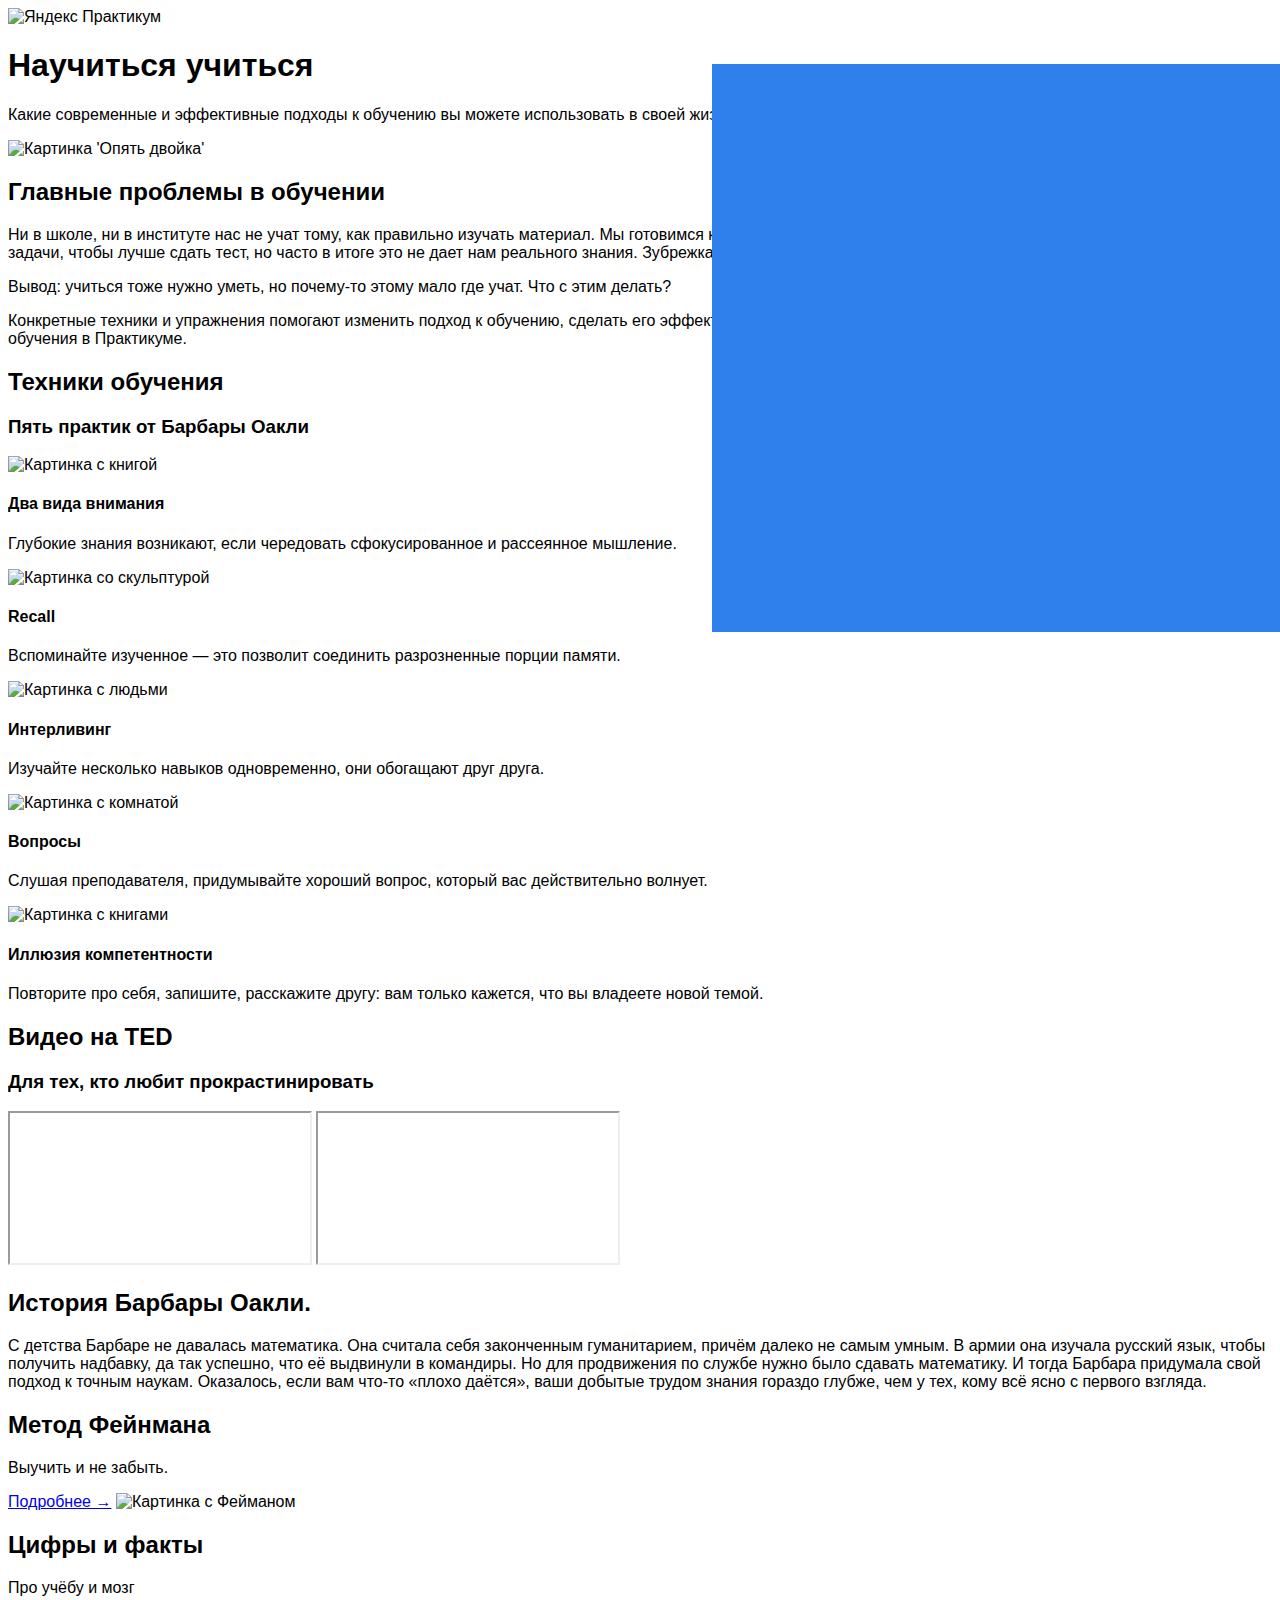
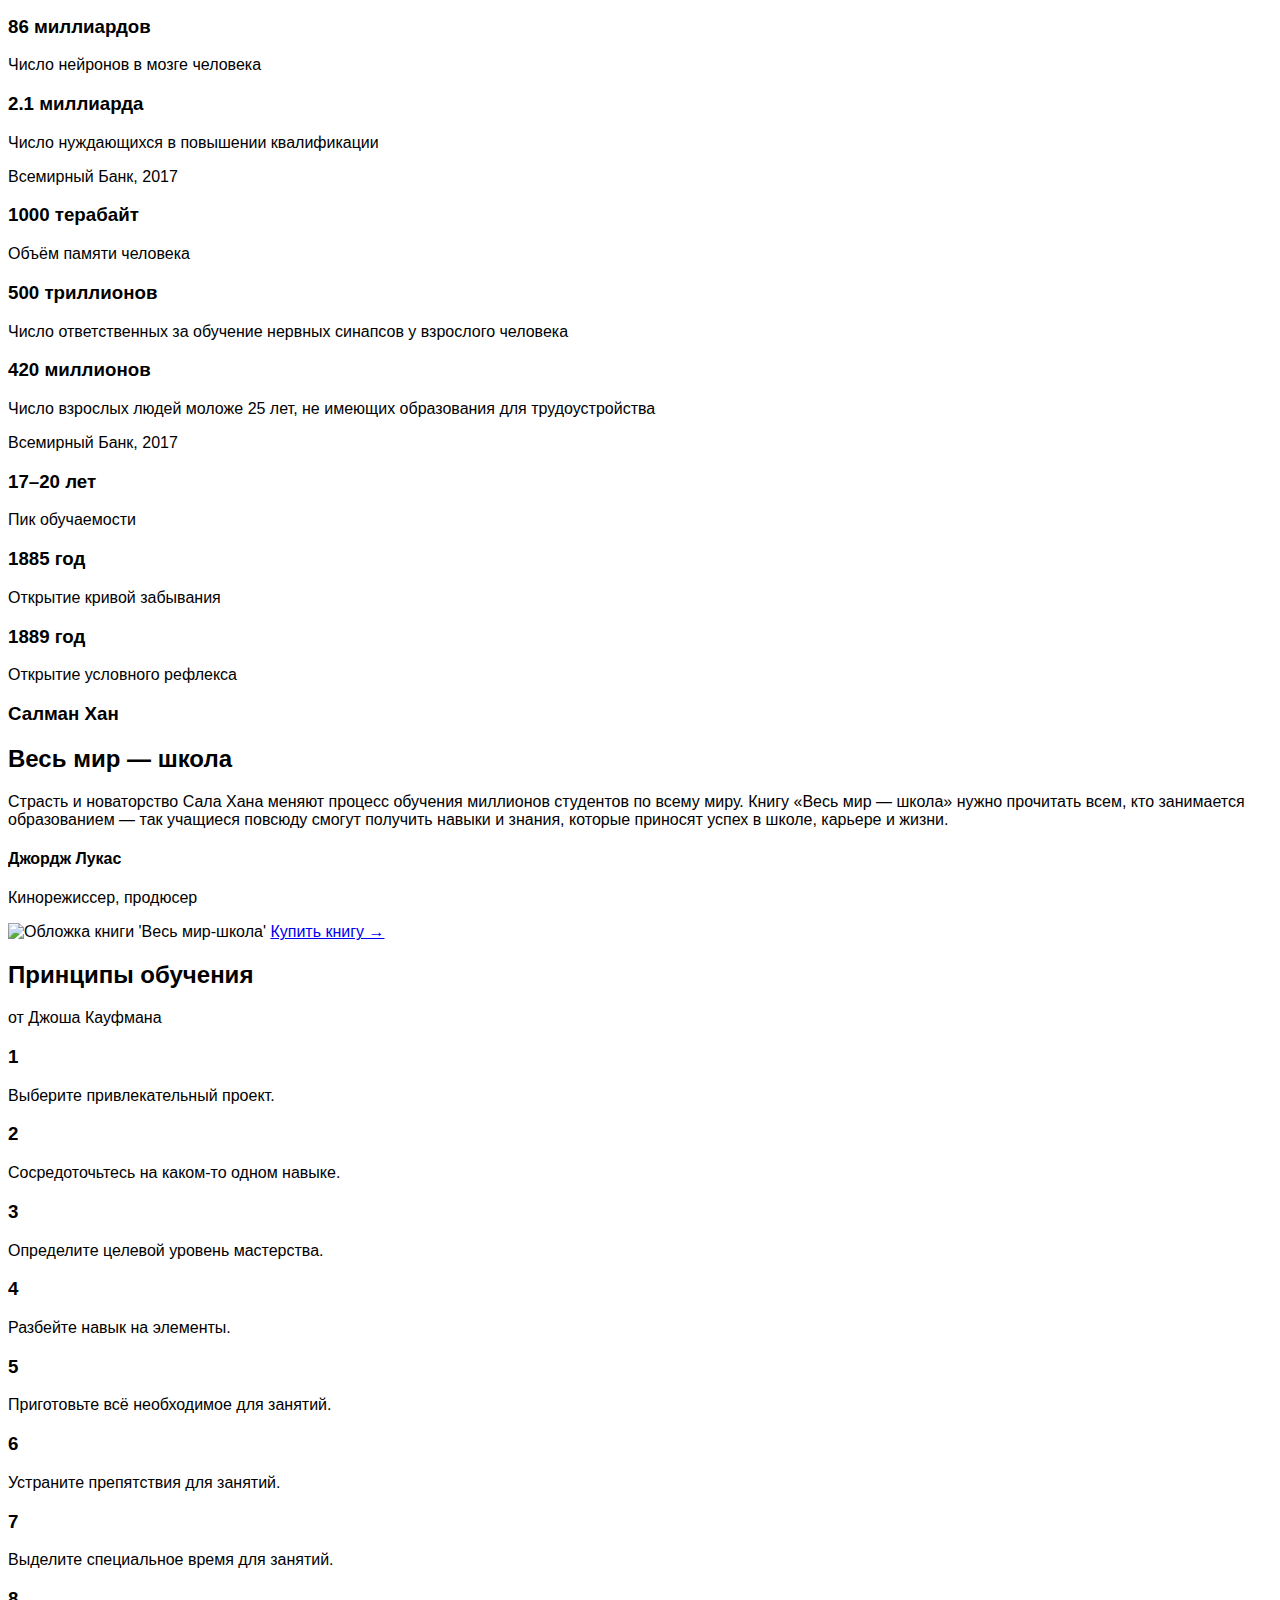
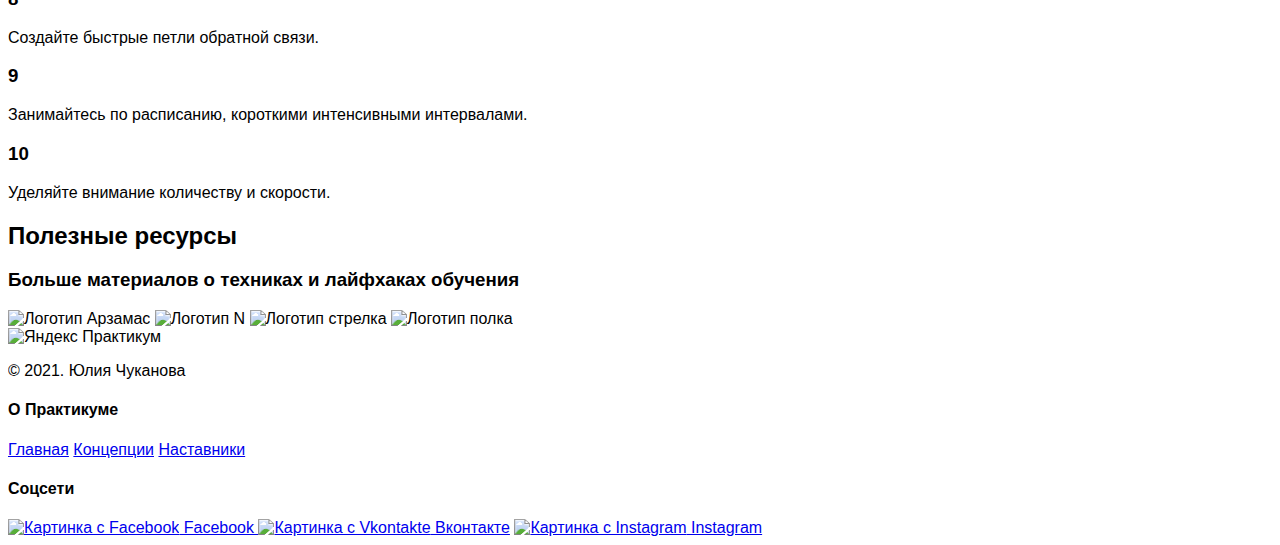
==== commit e7509396: "Bug fix" ====
--- a/index.html
+++ b/index.html
@@ -4,11 +4,10 @@
   <meta charset="UTF-8">
   <meta name="viewport" content="width=device-width, initial-scale=1.0">
   <title>Научиться учиться</title>
-  <link rel="stylesheet" href="styles/normalize.css">
-  <link rel="stylesheet" href="styles/style.css">
+  <link rel="stylesheet" href="blocks/index.css">
 </head>
 <body>
-<div class="page">
+<div class="index">
   <header class="header">
 
     <img src="images/logo_place_footer.svg" class="logo logo_place_header" alt="Яндекс Практикум">
@@ -38,7 +37,7 @@
             Мы готовимся к экзаменам и учим билеты. Мы тренируемся решать однообразные задачи,
             чтобы лучше сдать тест, но часто в итоге это не дает нам реального знания. Зубрежка
             быстро выветривается и не приносит пользы.</p>
-          <p class="two-columns__paragraph"><span class="span-accent">Вывод</span>: учиться тоже нужно
+          <p class="two-columns__paragraph"><span class="two-columns__span-accent">Вывод</span>: учиться тоже нужно
             уметь, но почему-то этому мало где учат. Что с этим делать?</p>
           <p class="two-columns__paragraph">Конкретные техники и упражнения помогают изменить подход к обучению, сделать
             его
@@ -48,46 +47,73 @@
       </div>
     </section>
 
-    <section class="digits">
-      <h2 class="section-title">Цифры и факты</h2>
-      <p class="section-subtitle">Про учёбу и мозг</p>
-      <div class="table">
-        <div class="table__cell">
-          <h3 class="table__heading">86 миллиардов</h3>
-          <p class="table__text">Число нейронов в мозге человека</p>
-        </div>
-        <div class="table__cell">
-          <h3 class="table__heading">2.1 миллиарда</h3>
-          <p class="table__text">Число нуждающихся в повышении квалификации</p>
-          <p class="table__text">Всемирный Банк, 2017</p>
-        </div>
-        <div class="table__cell">
-          <h3 class="table__heading">1000 терабайт</h3>
-          <p class="table__text">Объём памяти человека</p>
-        </div>
-        <div class="table__cell">
-          <h3 class="table__heading">500 триллионов</h3>
-          <p class="table__text">Число ответственных за обучение нервных синапсов у взрослого человека</p>
-        </div>
-        <div class="table__cell">
-          <h3 class="table__heading">420 миллионов</h3>
-          <p class="table__text">Число взрослых людей моложе 25 лет, не имеющих образования для трудоустройства</p>
-          <p class="table__text">Всемирный Банк, 2017</p>
-        </div>
-        <div class="table__cell">
-          <h3 class="table__heading">17–20 лет</h3>
-          <p class="table__text">Пик обучаемости</p>
-        </div>
-        <div class="table__cell">
-          <h3 class="table__heading">1885 год</h3>
-          <p class="table__text">Открытие кривой забывания</p>
-        </div>
-        <div class="table__cell">
-          <h3 class="table__heading">1889 год</h3>
-          <p class="table__text">Открытие условного рефлекса</p>
-        </div>
-      </div>
-    </section>
+    <section class="techniques">
+      <h2 class="section-title">Техники обучения</h2>
+      <h3 class="section-subtitle">Пять практик от Барбары Оакли</h3>
+      <div class="cards">
+        <div class="cards__item">
+          <img src="images/cards-attention.png" class="cards__image" alt="Картинка с книгой">
+          <h4 class="cards__title">Два вида внимания</h4>
+          <p class="cards__description">Глубокие знания возникают, если чередовать сфокусированное и рассеянное мышление.</p>
+        </div>
+
+        <div class="cards__item">
+          <img src="images/cards-recall.png" class="cards__image" alt="Картинка со скульптурой">
+          <h4 class="cards__title">Recall</h4>
+          <p class="cards__description">Вспоминайте изученное — это позволит соединить разрозненные порции памяти.</p>
+        </div>
+
+        <div class="cards__item">
+          <img src="images/cards-interliving.png" class="cards__image" alt="Картинка с людьми">
+          <h4 class="cards__title">Интерливинг</h4>
+          <p class="cards__description">Изучайте несколько навыков одновременно, они обогащают друг друга.</p>
+        </div>
+
+        <div class="cards__item">
+          <img src="images/cards-question.png" class="cards__image" alt="Картинка с комнатой">
+          <h4 class="cards__title">Вопросы</h4>
+          <p class="cards__description">Слушая преподавателя, придумывайте хороший вопрос, который вас действительно волнует.</p>
+        </div>
+
+        <div class="cards__item">
+          <img src="images/cards-competence.png" class="cards__image" alt="Картинка с книгами">
+          <h4 class="cards__title">Иллюзия компетентности</h4>
+          <p class="cards__description">Повторите про себя, запишите, расскажите другу: вам только кажется, что вы владеете новой темой.</p>
+        </div>
+      </div>
+    </section>
+
+    <section class="video">
+      <h2 class="section-title">Видео нa TED</h2>
+      <h3 class="section-subtitle">Для тех, кто любит прокрастинировать</h3>
+      <div class="video__iframes">
+        <iframe class="video__iframe"  src="https://www.youtube.com/embed/arj7oStGLkU"
+                allow="accelerometer; autoplay;
+                 clipboard-write; encrypted-media; gyroscope; picture-in-picture"
+                allowfullscreen></iframe>
+        <iframe class="video__iframe" src="https://www.youtube.com/embed/5MgBikgcWnY"
+                allow="accelerometer; autoplay;
+                clipboard-write; encrypted-media; gyroscope; picture-in-picture"
+                allowfullscreen></iframe>
+      </div>
+    </section>
+
+    <section class="oakley">
+      <div class="two-columns">
+        <h2 class="two-columns__brief">История Барбары Оакли.
+        </h2>
+        <div class="two-columns__main-text">
+          <p class="two-columns__paragraph">С детства Барбаре не давалась математика.
+            Она считала себя законченным гуманитарием, причём далеко не самым умным.
+            В армии она изучала русский язык, чтобы получить надбавку, да так успешно,
+            что её выдвинули в командиры. Но для продвижения по службе нужно было сдавать
+            математику. И тогда Барбара придумала свой подход к точным наукам. Оказалось,
+            если вам что-то «плохо даётся», ваши добытые трудом знания гораздо глубже, чем у
+            тех, кому всё ясно с первого взгляда.</p>
+        </div>
+      </div>
+    </section>
+
 
     <section class="feynman">
       <h2 class="feynman__title">Метод Фейнмана</h2>
@@ -96,10 +122,68 @@
       <img src="images/feynman.png" class="feynman__image" alt="Картинка с Фейманом">
     </section>
 
+    <section class="digits">
+      <h2 class="section-title">Цифры и факты</h2>
+      <p class="section-subtitle">Про учёбу и мозг</p>
+      <div class="table">
+        <div class="table__cell">
+          <h3 class="table__heading">86 миллиардов</h3>
+          <p class="table__text">Число нейронов в мозге человека</p>
+        </div>
+        <div class="table__cell">
+          <h3 class="table__heading">2.1 миллиарда</h3>
+          <p class="table__text">Число нуждающихся в повышении квалификации</p>
+          <p class="table__text">Всемирный Банк, 2017</p>
+        </div>
+        <div class="table__cell">
+          <h3 class="table__heading">1000 терабайт</h3>
+          <p class="table__text">Объём памяти человека</p>
+        </div>
+        <div class="table__cell">
+          <h3 class="table__heading">500 триллионов</h3>
+          <p class="table__text">Число ответственных за обучение нервных синапсов у взрослого человека</p>
+        </div>
+        <div class="table__cell">
+          <h3 class="table__heading">420 миллионов</h3>
+          <p class="table__text">Число взрослых людей моложе 25 лет, не имеющих образования для трудоустройства</p>
+          <p class="table__text">Всемирный Банк, 2017</p>
+        </div>
+        <div class="table__cell">
+          <h3 class="table__heading">17–20 лет</h3>
+          <p class="table__text">Пик обучаемости</p>
+        </div>
+        <div class="table__cell">
+          <h3 class="table__heading">1885 год</h3>
+          <p class="table__text">Открытие кривой забывания</p>
+        </div>
+        <div class="table__cell">
+          <h3 class="table__heading">1889 год</h3>
+          <p class="table__text">Открытие условного рефлекса</p>
+        </div>
+      </div>
+    </section>
+
+    <section class="khan">
+      <div class="khan__container">
+        <h3 class="khan__author">Салман Хан</h3>
+        <h2 class="khan__title">Весь мир — школа</h2>
+        <p class="khan__quote">Страсть и новаторство Сала Хана меняют процесс обучения
+          миллионов студентов по всему миру. Книгу «Весь мир — школа» нужно прочитать всем,
+          кто занимается образованием — так учащиеся повсюду смогут получить навыки и знания,
+          которые приносят успех в школе, карьере и жизни.</p>
+        <h4 class="khan__quote-author">Джордж Лукас</h4>
+        <p class="khan__quote-author-subline">Кинорежиссер, продюсер</p>
+        <div class="khan__book-container">
+          <img class="khan__book-pic" src="images/khan-book.jpg" alt="Обложка книги 'Весь мир-школа'">
+          <a href="#" class="khan__buy-link" >Купить книгу &rarr;</a>
+        </div>
+      </div>
+    </section>
+
     <section class="kaufman">
       <h2 class="section-title section-title_theme_dark">Принципы обучения</h2>
       <p class="section-subtitle section-subtitle_theme_dark">от Джоша Кауфмана</p>
-      <div class="table">
+      <div class="table table_theme_dark">
         <div class="table__cell table__cell_theme_dark">
           <h3 class="table__heading table__heading_theme_dark">1</h3>
           <p class="table__text table__text_theme_dark">Выберите привлекательный проект.</p>
@@ -137,7 +221,8 @@
         </div>
         <div class="table__cell table__cell_theme_dark">
           <h3 class="table__heading table__heading_theme_dark">9</h3>
-          <p class="table__text table__text_theme_dark">Занимайтесь по расписанию, короткими интенсивными интервалами.</p>
+          <p class="table__text table__text_theme_dark">Занимайтесь по расписанию, короткими интенсивными
+            интервалами.</p>
         </div>
         <div class="table__cell table__cell_theme_dark">
           <h3 class="table__heading table__heading_theme_dark">10</h3>
@@ -145,34 +230,49 @@
         </div>
       </div>
       <div class="kaufman__triangle"></div>
+    </section>
+
+    <section class="resources">
+      <h2 class="section-title">Полезные ресурсы</h2>
+      <h3 class="section-subtitle">Больше материалов о техниках и лайфхаках обучения</h3>
+      <div class="resources__logo-zone">
+        <img src="images/logo/resources-arzamas.svg" alt="Логотип Арзамас" class="resources__logo">
+        <img src="images/logo/resources-n1.svg" alt="Логотип N" class="resources__logo">
+        <img src="images/logo/resources-strelka.svg" alt="Логотип стрелка" class="resources__logo">
+        <img src="images/logo/resources-polka.svg" alt="Логотип полка" class="resources__logo">
+      </div>
     </section>
   </main>
 
   <footer class="footer">
     <div class="footer__columns">
       <div class="footer__column footer__column_content_copyright">
-        <img src="images/logo_place_footer.svg" class="logo logo__place_footer" alt="Яндекс Практикум">
+        <img src="images/logo_place_footer.svg" class="logo logo_place_footer" alt="Яндекс Практикум">
         <p class="footer__author">&copy; 2021. Юлия Чуканова</p>
       </div>
 
       <nav class="footer__column footer__column_content_info">
-        <h3 class="footer__column-heading">О Практикуме</h3>
-        <a href="#" class="footer__column-link">Главная</a>
-        <a href="#" class="footer__column-link">Концепции</a>
-        <a href="#" class="footer__column-link">Наставники</a>
+        <h4 class="footer__column-heading">О Практикуме</h4>
+        <div class="footer__column-links">
+          <a href="#" class="footer__column-link">Главная</a>
+          <a href="#" class="footer__column-link">Концепции</a>
+          <a href="#" class="footer__column-link">Наставники</a>
+        </div>
       </nav>
       <div class="footer__column footer__column_content_social">
-        <h3 class="footer__column-heading">Соцсети</h3>
-        <a href="#" class="footer__column-link">
-          <img src="images/facebook_color_white.svg" alt="Картинка с Facebook" class="footer__social-icon">
-          Facebook
-        </a>
-        <a href="#" class="footer__column-link">
-          <img src="images/vk_color_white.svg" alt="Картинка с Vkontakte" class="footer__social-icon">
-          Вконтакте</a>
-        <a href="#" class="footer__column-link">
-          <img src="images/instagram_color_white.svg" alt="Картинка с Instagram" class="footer__social-icon">
-          Instagram</a>
+        <h4 class="footer__column-heading">Соцсети</h4>
+        <div class="footer__column-links">
+          <a href="#" class="footer__column-link">
+            <img src="images/facebook_color_white.svg" alt="Картинка с Facebook" class="footer__social-icon">
+            Facebook
+          </a>
+          <a href="#" class="footer__column-link">
+            <img src="images/vk_color_white.svg" alt="Картинка с Vkontakte" class="footer__social-icon">
+            Вконтакте</a>
+          <a href="#" class="footer__column-link">
+            <img src="images/instagram_color_white.svg" alt="Картинка с Instagram" class="footer__social-icon">
+            Instagram</a>
+        </div>
       </div>
     </div>
   </footer>
--- a/blocks/index.css
+++ b/blocks/index.css
@@ -0,0 +1,85 @@
+@import url(../styles/normalize.css);
+@import url(rotation/rotation.css);
+@import url(description/description.css);
+@import url(digits/digits.css);
+@import url(feynman/__image/feynman__image.css);
+@import url(feynman/__link/feynman__link.css);
+@import url(feynman/feynman.css);
+@import url(feynman/__subtitle/feynman__subtitle.css);
+@import url(feynman/__title/feynman__title.css);
+@import url(footer/footer.css);
+@import url(footer/__author/footer__author.css);
+@import url(footer/__column/_content/footer__column_content_copyright.css);
+@import url(footer/__column/_content/footer__column_content_info.css);
+@import url(footer/__column/_content/footer__column_content_social.css);
+@import url(footer/__column-heading/footer__column-heading.css);
+@import url(footer/__column-link/footer__column-link.css);
+@import url(footer/__column-links/footer__column-links.css);
+@import url(footer/__columns/footer__columns.css);
+@import url(footer/__social-icon/footer__social-icon.css);
+@import url(header/header.css);
+@import url(header/__link/header__link.css);
+@import url(header/__main_illustration/header__main_illustration.css);
+@import url(header/__square-pic/header__square-pic.css);
+@import url(header/__subtitle/header__subtitle.css);
+@import url(header/__title/header__title.css);
+@import url(kaufman/kaufman.css);
+@import url(kaufman/__triangle/kaufman__triangle.css);
+@import url(logo/logo.css);
+@import url(logo/_place/logo__place_footer.css);
+@import url(logo/_place/logo_place_header.css);
+@import url(section-subtitle/section-subtitle.css);
+@import url(section-subtitle/_theme/section-subtitle_theme_dark.css);
+@import url(section-title/section-title.css);
+@import url(section-title/_theme/section-title_theme_dark.css);
+@import url(table/table.css);
+@import url(table/__cell/table__cell.css);
+@import url(table/__cell/_theme/table__cell_theme_dark.css);
+@import url(table/__heading/table__heading.css);
+@import url(table/__heading/_theme/table__heading_theme_dark.css);
+@import url(table/__text/table__text.css);
+@import url(table/__text/_theme/table__text_theme_dark.css);
+@import url(table/_theme/table_theme_dark.css);
+@import url(two-columns/two-columns.css);
+@import url(two-columns/__brief/two-columns__brief.css);
+@import url(two-columns/__main-text/two-columns__main-text.css);
+@import url(two-columns/__paragraph/two-columns__paragraph.css);
+@import url(two-columns/__span-accent/two-columns__span-accent.css);
+@import url(techniques/techniques.css);
+@import url(cards/cards.css);
+@import url(cards/__description/cards__description.css);
+@import url(cards/__image/cards__image.css);
+@import url(cards/__item/cards__item.css);
+@import url(cards/__title/cards__title.css);
+@import url(video/video.css);
+@import url(video/__iframe/video__iframe.css);
+@import url(video/__iframes/video__iframes.css);
+@import url(oakley/oakley.css);
+@import url(khan/khan.css);
+@import url(khan/__author/khan__author.css);
+@import url(khan/__book-container/khan__book-container.css);
+@import url(khan/__book-pic/khan__book-pic.css);
+@import url(khan/__buy-link/khan__buy-link.css);
+@import url(khan/__container/khan__container.css);
+@import url(khan/__quote/khan__quote.css);
+@import url(khan/__quote-author/khan__quote-author.css);
+@import url(khan/__quote-author-subline/khan__quote-author-subline.css);
+@import url(khan/__title/khan__title.css);
+@import url(khan/__book-container/khan__book-container.css);
+@import url(khan/__book-pic/khan__book-pic.css);
+@import url(khan/__buy-link/khan__buy-link.css);
+@import url(resources/resources.css);
+@import url(resources/__logo/resources__logo.css);
+@import url(resources/__logo-zone/resources__logo-zone.css);
+
+.index {
+  min-width: 1100px;
+  /* мы ещё не умеем делать мобильную версию сайта, */
+  /* поэтому выше установлена минимальная ширина страницы */
+  max-width: 1600px;
+  /* выше установили ограничение по максимальной ширине */
+  margin: 0 auto;
+  /* выше для экранов больше 1600px отцентрировали весь контент */
+  font-family: 'Helvetica Neue', Arial, sans-serif;
+  overflow: hidden;
+}
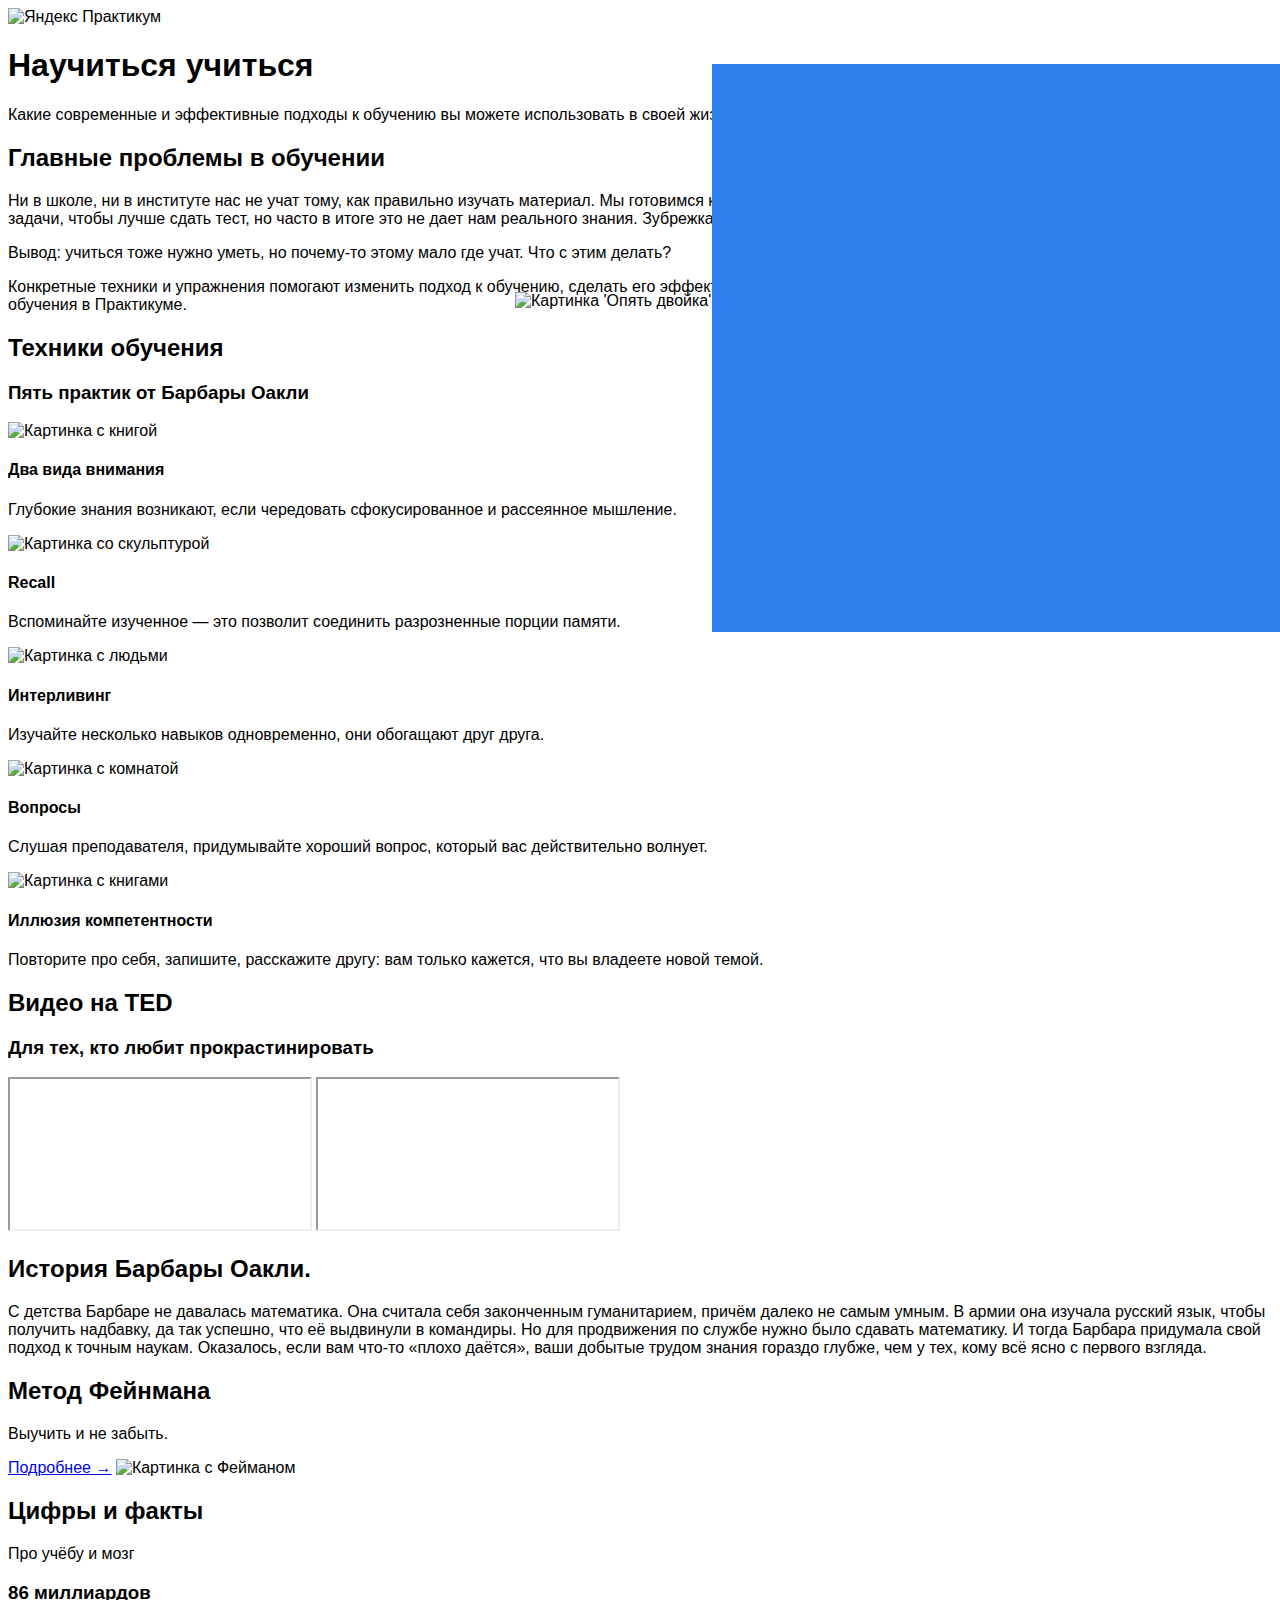
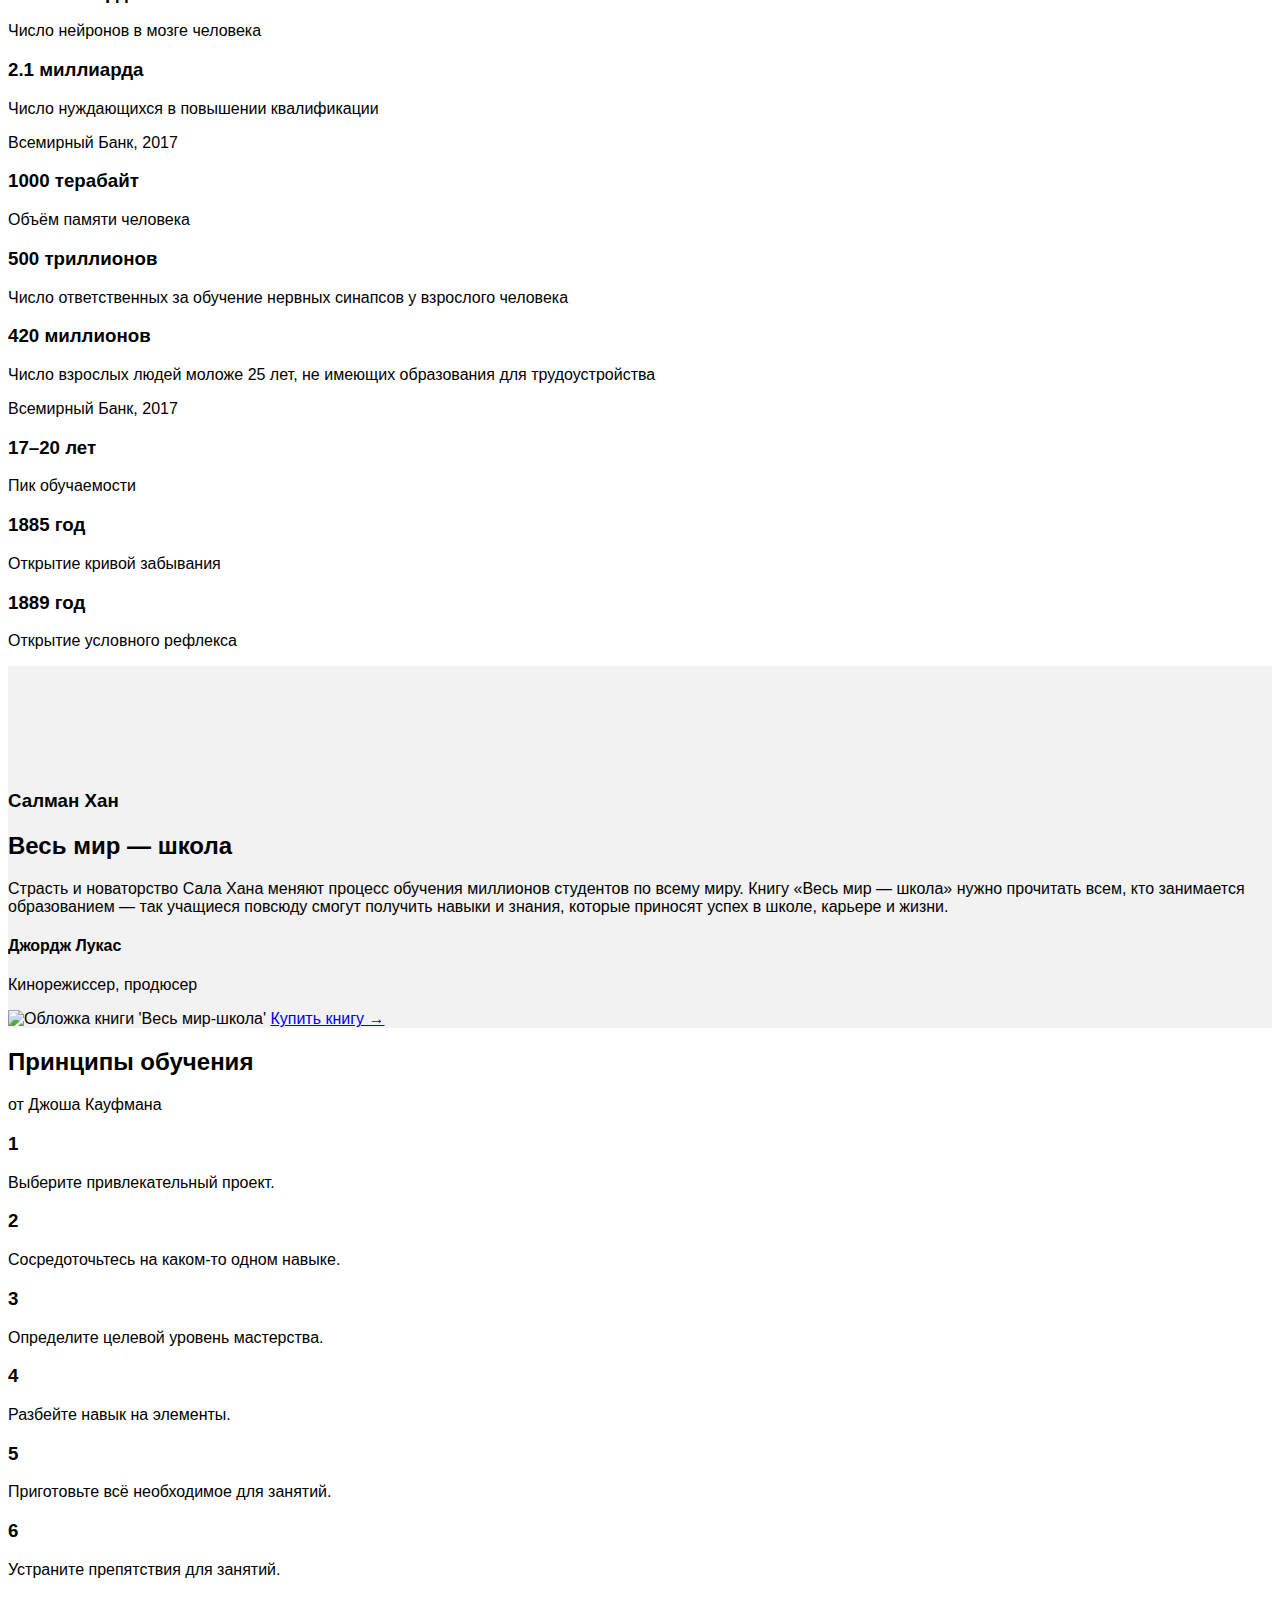
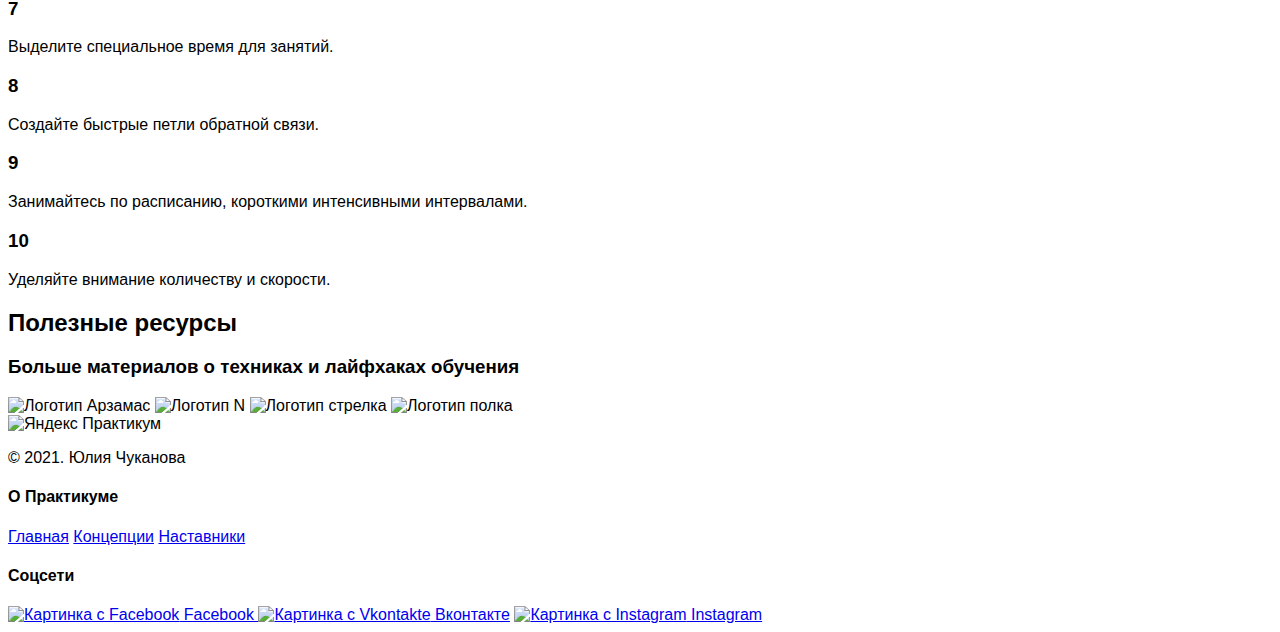
==== commit 3c54a40c: "Bug fix2" ====
--- a/index.html
+++ b/index.html
@@ -10,7 +10,7 @@
 <div class="index">
   <header class="header">
 
-    <img src="images/logo_place_footer.svg" class="logo logo_place_header" alt="Яндекс Практикум">
+    <img src="./images/logo_place_footer.svg" class="logo logo_place_header" alt="Яндекс Практикум">
 
 
     <h1 class="header__title">Научиться учиться</h1>
@@ -20,7 +20,7 @@
       <a href="#" class="header__link"> Узнать &rarr;</a>
     </p>
 
-    <img class="header__main_illustration" src="images/header-image.png"
+    <img class="header__main-illustration" src="./images/header-image.png"
          alt="Картинка 'Опять двойка'">
 
     <div class="header__square-pic"></div>
@@ -52,31 +52,31 @@
       <h3 class="section-subtitle">Пять практик от Барбары Оакли</h3>
       <div class="cards">
         <div class="cards__item">
-          <img src="images/cards-attention.png" class="cards__image" alt="Картинка с книгой">
+          <img src="./images/cards-attention.png" class="cards__image" alt="Картинка с книгой">
           <h4 class="cards__title">Два вида внимания</h4>
           <p class="cards__description">Глубокие знания возникают, если чередовать сфокусированное и рассеянное мышление.</p>
         </div>
 
         <div class="cards__item">
-          <img src="images/cards-recall.png" class="cards__image" alt="Картинка со скульптурой">
+          <img src="./images/cards-recall.png" class="cards__image" alt="Картинка со скульптурой">
           <h4 class="cards__title">Recall</h4>
           <p class="cards__description">Вспоминайте изученное — это позволит соединить разрозненные порции памяти.</p>
         </div>
 
         <div class="cards__item">
-          <img src="images/cards-interliving.png" class="cards__image" alt="Картинка с людьми">
+          <img src="./images/cards-interliving.png" class="cards__image" alt="Картинка с людьми">
           <h4 class="cards__title">Интерливинг</h4>
           <p class="cards__description">Изучайте несколько навыков одновременно, они обогащают друг друга.</p>
         </div>
 
         <div class="cards__item">
-          <img src="images/cards-question.png" class="cards__image" alt="Картинка с комнатой">
+          <img src="./images/cards-question.png" class="cards__image" alt="Картинка с комнатой">
           <h4 class="cards__title">Вопросы</h4>
           <p class="cards__description">Слушая преподавателя, придумывайте хороший вопрос, который вас действительно волнует.</p>
         </div>
 
         <div class="cards__item">
-          <img src="images/cards-competence.png" class="cards__image" alt="Картинка с книгами">
+          <img src="./images/cards-competence.png" class="cards__image" alt="Картинка с книгами">
           <h4 class="cards__title">Иллюзия компетентности</h4>
           <p class="cards__description">Повторите про себя, запишите, расскажите другу: вам только кажется, что вы владеете новой темой.</p>
         </div>
@@ -119,7 +119,7 @@
       <h2 class="feynman__title">Метод Фейнмана</h2>
       <p class="feynman__subtitle">Выучить и не забыть.</p>
       <a href="#" class="feynman__link">Подробнее &rarr;</a>
-      <img src="images/feynman.png" class="feynman__image" alt="Картинка с Фейманом">
+      <img src="./images/feynman.png" class="feynman__image" alt="Картинка с Фейманом">
     </section>
 
     <section class="digits">
@@ -174,7 +174,7 @@
         <h4 class="khan__quote-author">Джордж Лукас</h4>
         <p class="khan__quote-author-subline">Кинорежиссер, продюсер</p>
         <div class="khan__book-container">
-          <img class="khan__book-pic" src="images/khan-book.jpg" alt="Обложка книги 'Весь мир-школа'">
+          <img class="khan__book-pic" src="./images/khan-book.jpg" alt="Обложка книги 'Весь мир-школа'">
           <a href="#" class="khan__buy-link" >Купить книгу &rarr;</a>
         </div>
       </div>
@@ -236,10 +236,10 @@
       <h2 class="section-title">Полезные ресурсы</h2>
       <h3 class="section-subtitle">Больше материалов о техниках и лайфхаках обучения</h3>
       <div class="resources__logo-zone">
-        <img src="images/logo/resources-arzamas.svg" alt="Логотип Арзамас" class="resources__logo">
-        <img src="images/logo/resources-n1.svg" alt="Логотип N" class="resources__logo">
-        <img src="images/logo/resources-strelka.svg" alt="Логотип стрелка" class="resources__logo">
-        <img src="images/logo/resources-polka.svg" alt="Логотип полка" class="resources__logo">
+        <img src="./images/logo/resources-arzamas.svg" alt="Логотип Арзамас" class="resources__logo">
+        <img src="./images/logo/resources-n1.svg" alt="Логотип N" class="resources__logo">
+        <img src="./images/logo/resources-strelka.svg" alt="Логотип стрелка" class="resources__logo">
+        <img src="./images/logo/resources-polka.svg" alt="Логотип полка" class="resources__logo">
       </div>
     </section>
   </main>
@@ -247,7 +247,7 @@
   <footer class="footer">
     <div class="footer__columns">
       <div class="footer__column footer__column_content_copyright">
-        <img src="images/logo_place_footer.svg" class="logo logo_place_footer" alt="Яндекс Практикум">
+        <img src="./images/logo_place_footer.svg" class="logo logo_place_footer" alt="Яндекс Практикум">
         <p class="footer__author">&copy; 2021. Юлия Чуканова</p>
       </div>
 
--- a/blocks/index.css
+++ b/blocks/index.css
@@ -1,76 +1,76 @@
 @import url(../styles/normalize.css);
-@import url(rotation/rotation.css);
-@import url(description/description.css);
-@import url(digits/digits.css);
-@import url(feynman/__image/feynman__image.css);
-@import url(feynman/__link/feynman__link.css);
-@import url(feynman/feynman.css);
-@import url(feynman/__subtitle/feynman__subtitle.css);
-@import url(feynman/__title/feynman__title.css);
-@import url(footer/footer.css);
-@import url(footer/__author/footer__author.css);
-@import url(footer/__column/_content/footer__column_content_copyright.css);
-@import url(footer/__column/_content/footer__column_content_info.css);
-@import url(footer/__column/_content/footer__column_content_social.css);
-@import url(footer/__column-heading/footer__column-heading.css);
-@import url(footer/__column-link/footer__column-link.css);
-@import url(footer/__column-links/footer__column-links.css);
-@import url(footer/__columns/footer__columns.css);
-@import url(footer/__social-icon/footer__social-icon.css);
-@import url(header/header.css);
-@import url(header/__link/header__link.css);
-@import url(header/__main_illustration/header__main_illustration.css);
-@import url(header/__square-pic/header__square-pic.css);
-@import url(header/__subtitle/header__subtitle.css);
-@import url(header/__title/header__title.css);
-@import url(kaufman/kaufman.css);
-@import url(kaufman/__triangle/kaufman__triangle.css);
-@import url(logo/logo.css);
-@import url(logo/_place/logo__place_footer.css);
-@import url(logo/_place/logo_place_header.css);
-@import url(section-subtitle/section-subtitle.css);
-@import url(section-subtitle/_theme/section-subtitle_theme_dark.css);
-@import url(section-title/section-title.css);
-@import url(section-title/_theme/section-title_theme_dark.css);
-@import url(table/table.css);
-@import url(table/__cell/table__cell.css);
-@import url(table/__cell/_theme/table__cell_theme_dark.css);
-@import url(table/__heading/table__heading.css);
-@import url(table/__heading/_theme/table__heading_theme_dark.css);
-@import url(table/__text/table__text.css);
-@import url(table/__text/_theme/table__text_theme_dark.css);
-@import url(table/_theme/table_theme_dark.css);
-@import url(two-columns/two-columns.css);
-@import url(two-columns/__brief/two-columns__brief.css);
-@import url(two-columns/__main-text/two-columns__main-text.css);
-@import url(two-columns/__paragraph/two-columns__paragraph.css);
-@import url(two-columns/__span-accent/two-columns__span-accent.css);
-@import url(techniques/techniques.css);
-@import url(cards/cards.css);
-@import url(cards/__description/cards__description.css);
-@import url(cards/__image/cards__image.css);
-@import url(cards/__item/cards__item.css);
-@import url(cards/__title/cards__title.css);
-@import url(video/video.css);
-@import url(video/__iframe/video__iframe.css);
-@import url(video/__iframes/video__iframes.css);
-@import url(oakley/oakley.css);
-@import url(khan/khan.css);
-@import url(khan/__author/khan__author.css);
-@import url(khan/__book-container/khan__book-container.css);
-@import url(khan/__book-pic/khan__book-pic.css);
-@import url(khan/__buy-link/khan__buy-link.css);
-@import url(khan/__container/khan__container.css);
-@import url(khan/__quote/khan__quote.css);
-@import url(khan/__quote-author/khan__quote-author.css);
-@import url(khan/__quote-author-subline/khan__quote-author-subline.css);
-@import url(khan/__title/khan__title.css);
-@import url(khan/__book-container/khan__book-container.css);
-@import url(khan/__book-pic/khan__book-pic.css);
-@import url(khan/__buy-link/khan__buy-link.css);
-@import url(resources/resources.css);
-@import url(resources/__logo/resources__logo.css);
-@import url(resources/__logo-zone/resources__logo-zone.css);
+@import url(./rotation/rotation.css);
+@import url(./description/description.css);
+@import url(./digits/digits.css);
+@import url(./feynman/__image/feynman__image.css);
+@import url(./feynman/__link/feynman__link.css);
+@import url(./feynman/feynman.css);
+@import url(./feynman/__subtitle/feynman__subtitle.css);
+@import url(./feynman/__title/feynman__title.css);
+@import url(./footer/footer.css);
+@import url(./footer/__author/footer__author.css);
+@import url(./footer/__column/_content/footer__column_content_copyright.css);
+@import url(./footer/__column/_content/footer__column_content_info.css);
+@import url(./footer/__column/_content/footer__column_content_social.css);
+@import url(./footer/__column-heading/footer__column-heading.css);
+@import url(./footer/__column-link/footer__column-link.css);
+@import url(./footer/__column-links/footer__column-links.css);
+@import url(./footer/__columns/footer__columns.css);
+@import url(./footer/__social-icon/footer__social-icon.css);
+@import url(./header/header.css);
+@import url(./header/__link/header__link.css);
+@import url(./header/__main-illustration/header__main-illustration.css);
+@import url(./header/__square-pic/header__square-pic.css);
+@import url(./header/__subtitle/header__subtitle.css);
+@import url(./header/__title/header__title.css);
+@import url(./kaufman/kaufman.css);
+@import url(./kaufman/__triangle/kaufman__triangle.css);
+@import url(./logo/logo.css);
+@import url(./logo/_place/logo__place_footer.css);
+@import url(./logo/_place/logo_place_header.css);
+@import url(./section-subtitle/section-subtitle.css);
+@import url(./section-subtitle/_theme/section-subtitle_theme_dark.css);
+@import url(./section-title/section-title.css);
+@import url(./section-title/_theme/section-title_theme_dark.css);
+@import url(./table/table.css);
+@import url(./table/__cell/table__cell.css);
+@import url(./table/__cell/_theme/table__cell_theme_dark.css);
+@import url(./table/__heading/table__heading.css);
+@import url(./table/__heading/_theme/table__heading_theme_dark.css);
+@import url(./table/__text/table__text.css);
+@import url(./table/__text/_theme/table__text_theme_dark.css);
+@import url(./table/_theme/table_theme_dark.css);
+@import url(./two-columns/two-columns.css);
+@import url(./two-columns/__brief/two-columns__brief.css);
+@import url(./two-columns/__main-text/two-columns__main-text.css);
+@import url(./two-columns/__paragraph/two-columns__paragraph.css);
+@import url(./two-columns/__span-accent/two-columns__span-accent.css);
+@import url(./techniques/techniques.css);
+@import url(./cards/cards.css);
+@import url(./cards/__description/cards__description.css);
+@import url(./cards/__image/cards__image.css);
+@import url(./cards/__item/cards__item.css);
+@import url(./cards/__title/cards__title.css);
+@import url(./video/video.css);
+@import url(./video/__iframe/video__iframe.css);
+@import url(./video/__iframes/video__iframes.css);
+@import url(./oakley/oakley.css);
+@import url(./khan/khan.css);
+@import url(./khan/__author/khan__author.css);
+@import url(./khan/__book-container/khan__book-container.css);
+@import url(./khan/__book-pic/khan__book-pic.css);
+@import url(./khan/__buy-link/khan__buy-link.css);
+@import url(./khan/__container/khan__container.css);
+@import url(./khan/__quote/khan__quote.css);
+@import url(./khan/__quote-author/khan__quote-author.css);
+@import url(./khan/__quote-author-subline/khan__quote-author-subline.css);
+@import url(./khan/__title/khan__title.css);
+@import url(./khan/__book-container/khan__book-container.css);
+@import url(./khan/__book-pic/khan__book-pic.css);
+@import url(./khan/__buy-link/khan__buy-link.css);
+@import url(./resources/resources.css);
+@import url(./resources/__logo/resources__logo.css);
+@import url(./resources/__logo-zone/resources__logo-zone.css);
 
 .index {
   min-width: 1100px;
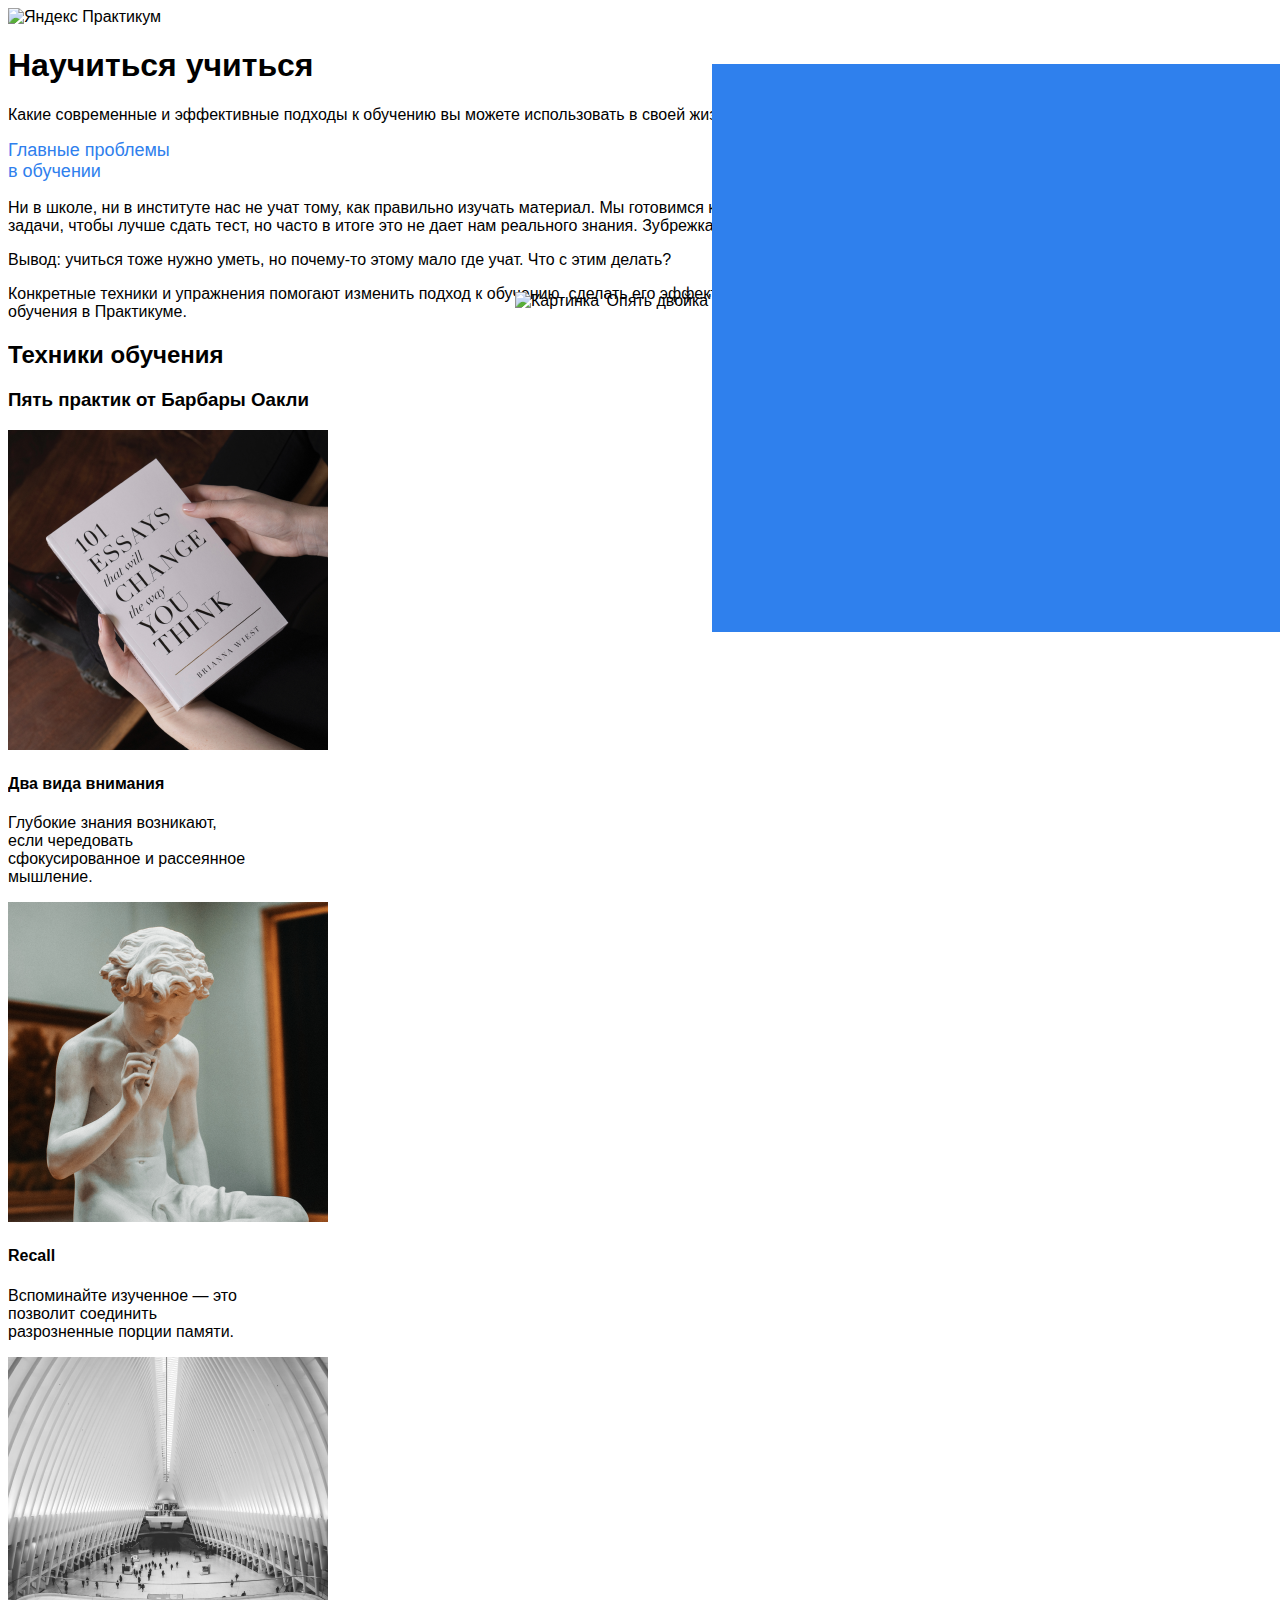
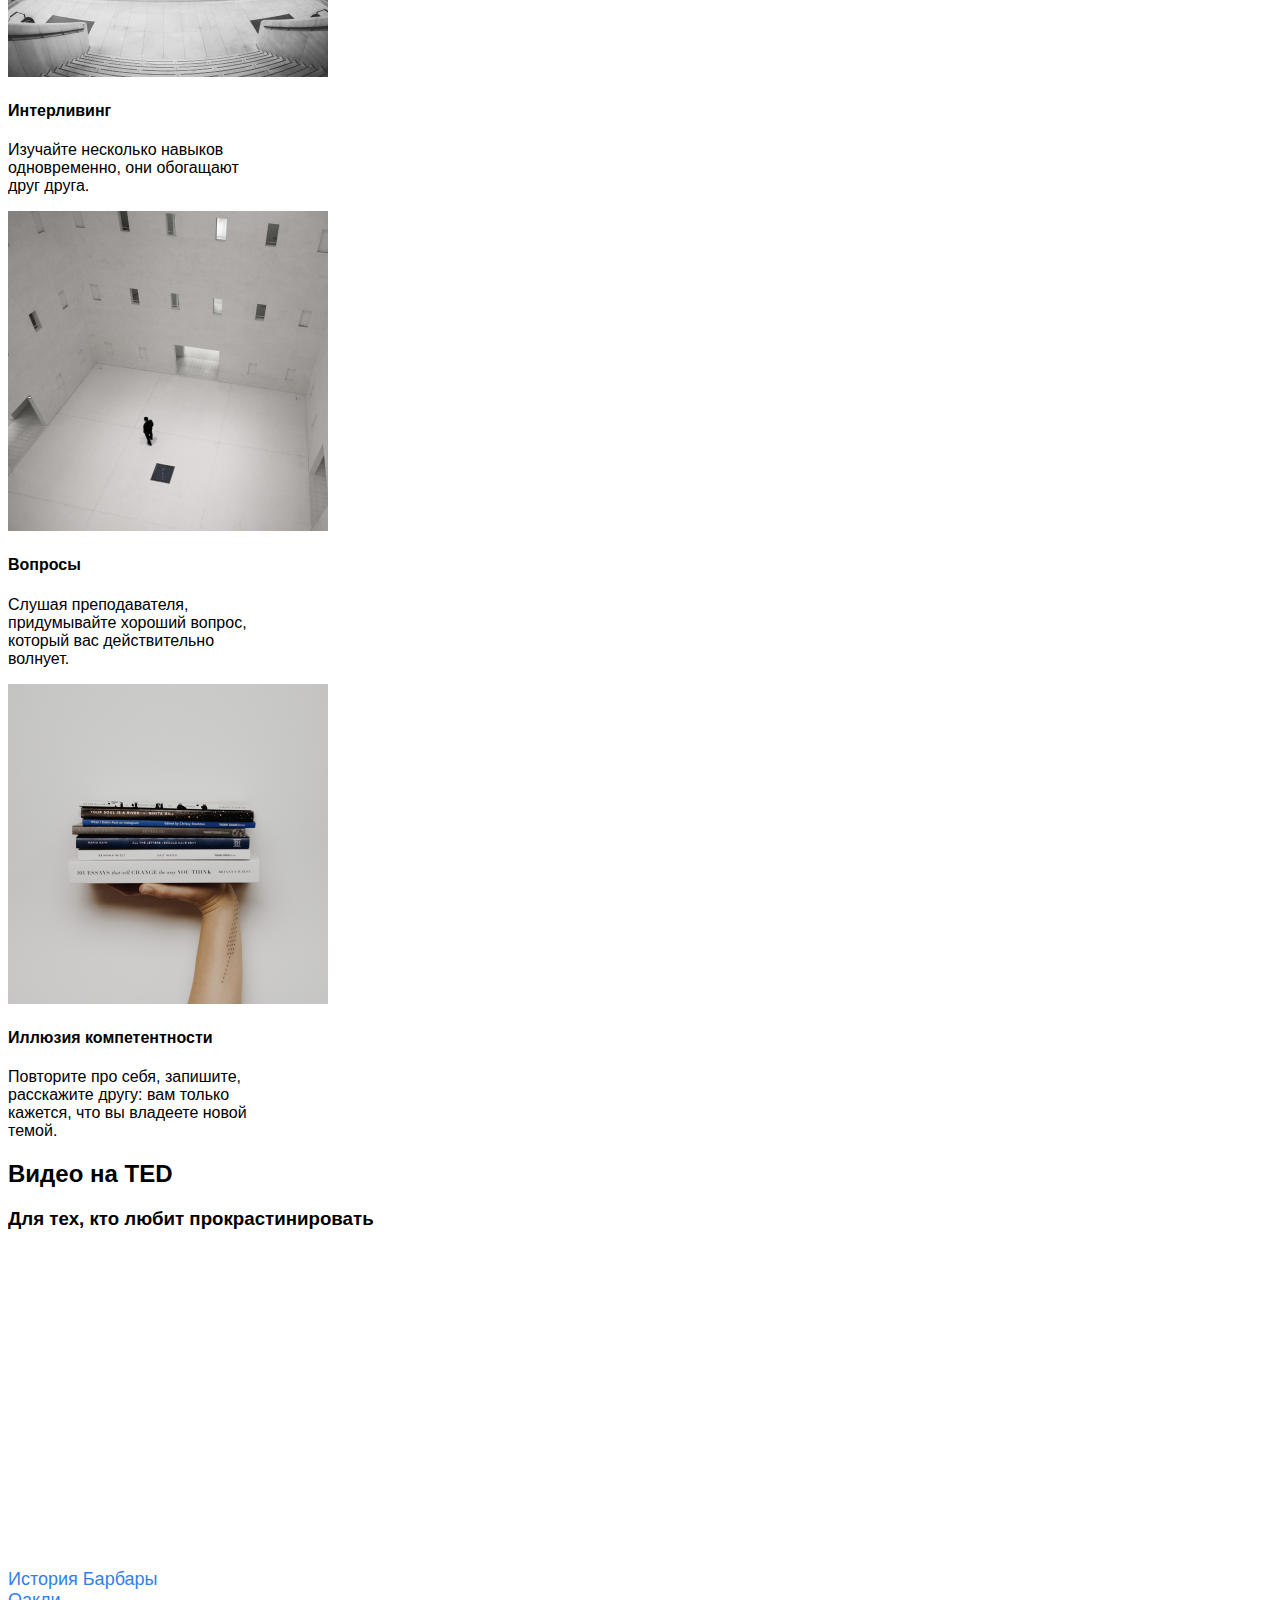
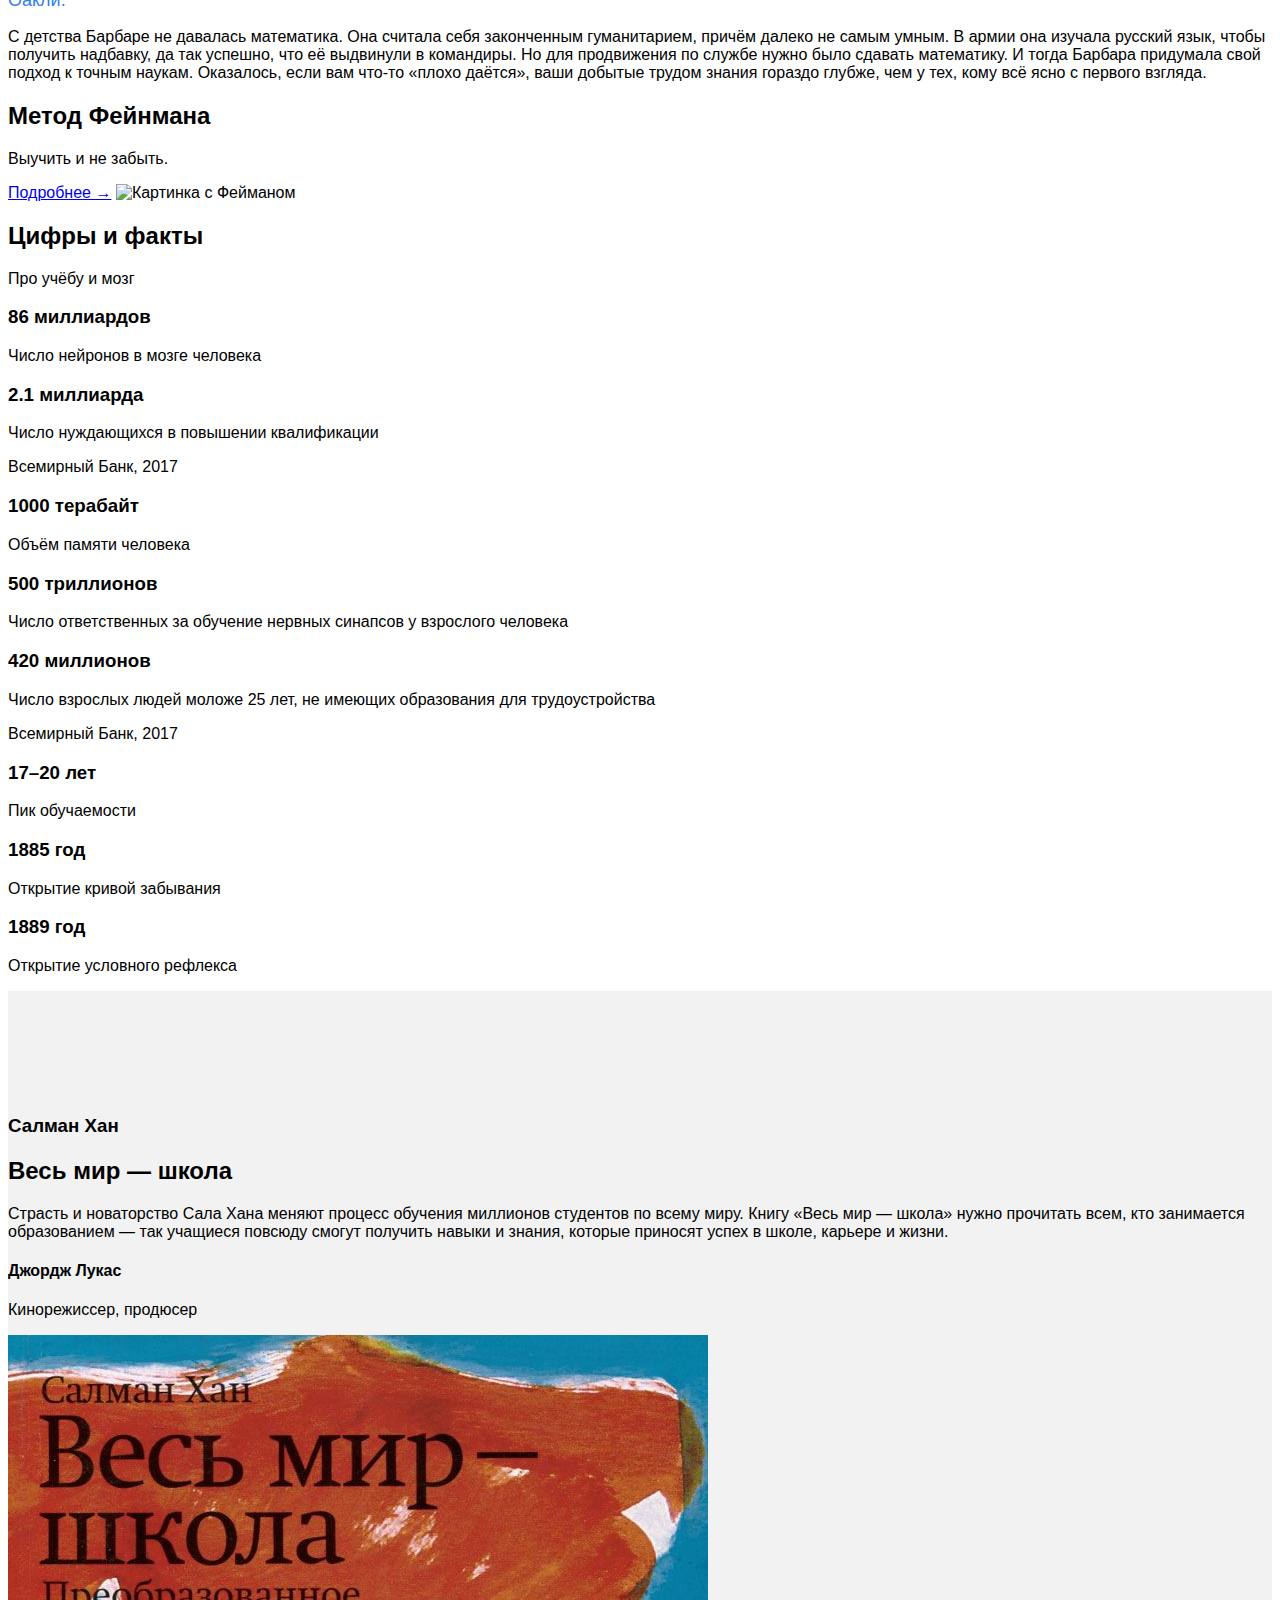
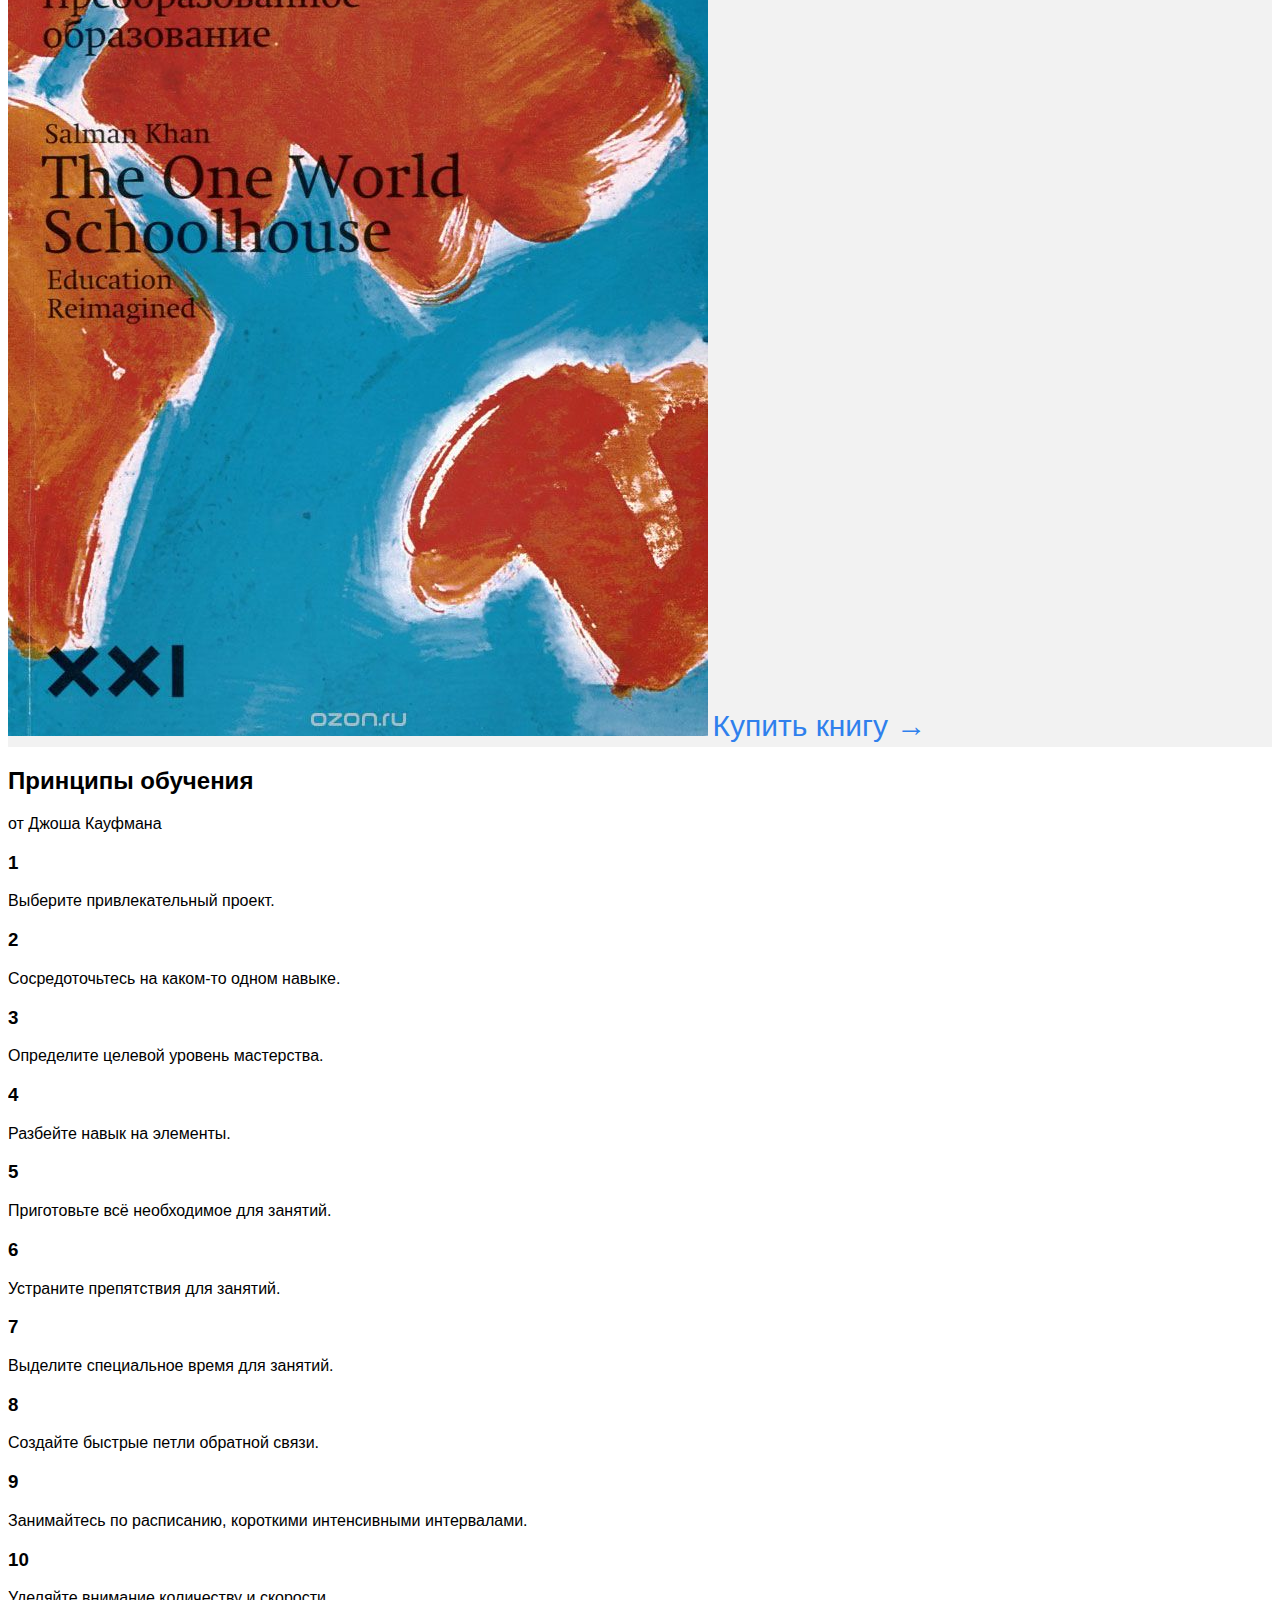
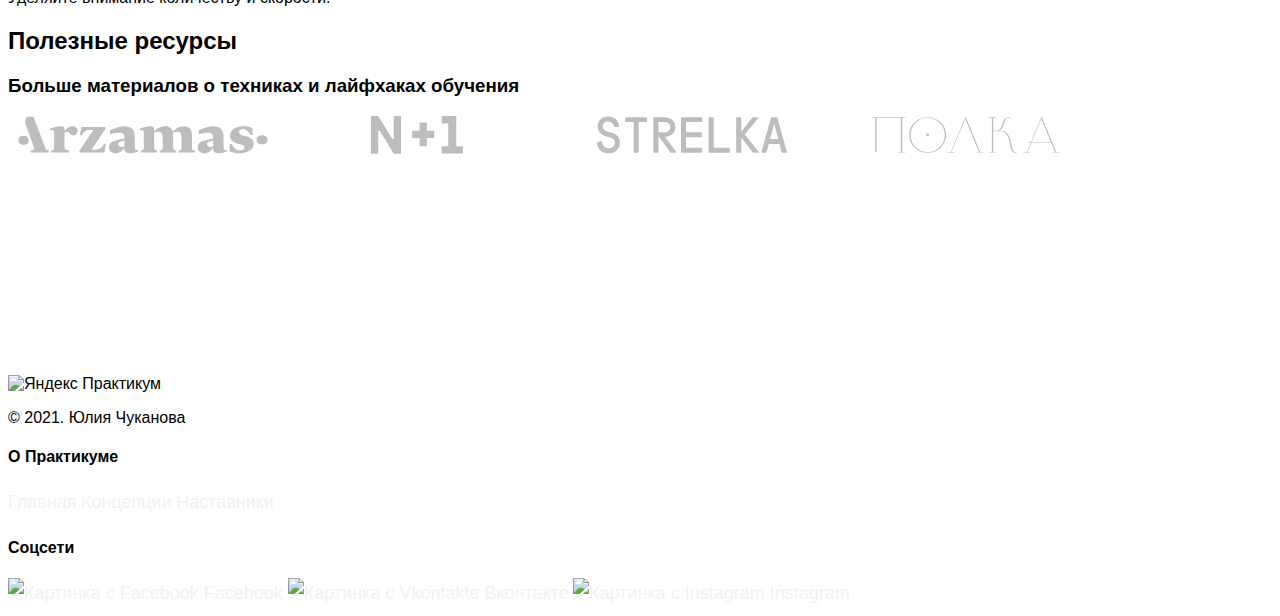
==== commit 1e7c0927: "Added animation on resources links" ====
--- a/index.html
+++ b/index.html
@@ -4,13 +4,13 @@
   <meta charset="UTF-8">
   <meta name="viewport" content="width=device-width, initial-scale=1.0">
   <title>Научиться учиться</title>
-  <link rel="stylesheet" href="blocks/index.css">
+  <link rel="stylesheet" href="pages/index.css">
 </head>
 <body>
 <div class="index">
   <header class="header">
 
-    <img src="./images/logo_place_footer.svg" class="logo logo_place_header" alt="Яндекс Практикум">
+    <img src="images/logo_place_footer.svg" class="logo logo_place_header" alt="Яндекс Практикум">
 
 
     <h1 class="header__title">Научиться учиться</h1>
@@ -20,10 +20,10 @@
       <a href="#" class="header__link"> Узнать &rarr;</a>
     </p>
 
-    <img class="header__main-illustration" src="./images/header-image.png"
+    <img class="header__main-illustration" src="images/header-image.png"
          alt="Картинка 'Опять двойка'">
 
-    <div class="header__square-pic"></div>
+    <div class="header__square-pic rotation"></div>
 
 
   </header>
@@ -52,31 +52,31 @@
       <h3 class="section-subtitle">Пять практик от Барбары Оакли</h3>
       <div class="cards">
         <div class="cards__item">
-          <img src="./images/cards-attention.png" class="cards__image" alt="Картинка с книгой">
+          <img src="images/cards-attention.png" class="cards__image" alt="Картинка с книгой">
           <h4 class="cards__title">Два вида внимания</h4>
           <p class="cards__description">Глубокие знания возникают, если чередовать сфокусированное и рассеянное мышление.</p>
         </div>
 
         <div class="cards__item">
-          <img src="./images/cards-recall.png" class="cards__image" alt="Картинка со скульптурой">
+          <img src="images/cards-recall.png" class="cards__image" alt="Картинка со скульптурой">
           <h4 class="cards__title">Recall</h4>
           <p class="cards__description">Вспоминайте изученное — это позволит соединить разрозненные порции памяти.</p>
         </div>
 
         <div class="cards__item">
-          <img src="./images/cards-interliving.png" class="cards__image" alt="Картинка с людьми">
+          <img src="images/cards-interliving.png" class="cards__image" alt="Картинка с людьми">
           <h4 class="cards__title">Интерливинг</h4>
           <p class="cards__description">Изучайте несколько навыков одновременно, они обогащают друг друга.</p>
         </div>
 
         <div class="cards__item">
-          <img src="./images/cards-question.png" class="cards__image" alt="Картинка с комнатой">
+          <img src="images/cards-question.png" class="cards__image" alt="Картинка с комнатой">
           <h4 class="cards__title">Вопросы</h4>
           <p class="cards__description">Слушая преподавателя, придумывайте хороший вопрос, который вас действительно волнует.</p>
         </div>
 
         <div class="cards__item">
-          <img src="./images/cards-competence.png" class="cards__image" alt="Картинка с книгами">
+          <img src="images/cards-competence.png" class="cards__image" alt="Картинка с книгами">
           <h4 class="cards__title">Иллюзия компетентности</h4>
           <p class="cards__description">Повторите про себя, запишите, расскажите другу: вам только кажется, что вы владеете новой темой.</p>
         </div>
@@ -119,7 +119,7 @@
       <h2 class="feynman__title">Метод Фейнмана</h2>
       <p class="feynman__subtitle">Выучить и не забыть.</p>
       <a href="#" class="feynman__link">Подробнее &rarr;</a>
-      <img src="./images/feynman.png" class="feynman__image" alt="Картинка с Фейманом">
+      <img src="images/feynman.png" class="feynman__image" alt="Картинка с Фейманом">
     </section>
 
     <section class="digits">
@@ -174,7 +174,7 @@
         <h4 class="khan__quote-author">Джордж Лукас</h4>
         <p class="khan__quote-author-subline">Кинорежиссер, продюсер</p>
         <div class="khan__book-container">
-          <img class="khan__book-pic" src="./images/khan-book.jpg" alt="Обложка книги 'Весь мир-школа'">
+          <img class="khan__book-pic" src="images/khan-book.jpg" alt="Обложка книги 'Весь мир-школа'">
           <a href="#" class="khan__buy-link" >Купить книгу &rarr;</a>
         </div>
       </div>
@@ -229,17 +229,20 @@
           <p class="table__text table__text_theme_dark">Уделяйте внимание количеству и скорости.</p>
         </div>
       </div>
-      <div class="kaufman__triangle"></div>
+      <div class="kaufman__triangle rotation"></div>
     </section>
 
     <section class="resources">
       <h2 class="section-title">Полезные ресурсы</h2>
       <h3 class="section-subtitle">Больше материалов о техниках и лайфхаках обучения</h3>
       <div class="resources__logo-zone">
-        <img src="./images/logo/resources-arzamas.svg" alt="Логотип Арзамас" class="resources__logo">
-        <img src="./images/logo/resources-n1.svg" alt="Логотип N" class="resources__logo">
-        <img src="./images/logo/resources-strelka.svg" alt="Логотип стрелка" class="resources__logo">
-        <img src="./images/logo/resources-polka.svg" alt="Логотип полка" class="resources__logo">
+        <a href="#"><img src="images/logo/resources-arzamas.svg" alt="Логотип Арзамас" class="resources__logo"></a>
+        <a href="#"><img src="images/logo/resources-n1.svg" alt="Логотип N" class="resources__logo"></a>
+        <a href="#"><img src="images/logo/resources-strelka.svg" alt="Логотип стрелка" class="resources__logo"></a>
+        <a href="#"><img src="images/logo/resources-polka.svg" alt="Логотип полка" class="resources__logo"></a>
+
+
+
       </div>
     </section>
   </main>
@@ -247,7 +250,7 @@
   <footer class="footer">
     <div class="footer__columns">
       <div class="footer__column footer__column_content_copyright">
-        <img src="./images/logo_place_footer.svg" class="logo logo_place_footer" alt="Яндекс Практикум">
+        <img src="images/logo_place_footer.svg" class="logo logo_place_footer" alt="Яндекс Практикум">
         <p class="footer__author">&copy; 2021. Юлия Чуканова</p>
       </div>
 
--- a/pages/index.css
+++ b/pages/index.css
@@ -0,0 +1,85 @@
+@import url(../styles/normalize.css);
+@import url(../blocks/rotation/rotation.css);
+@import url(../blocks/description/description.css);
+@import url(../blocks/digits/digits.css);
+@import url(../blocks/feynman/__image/feynman__image.css);
+@import url(../blocks/feynman/__link/feynman__link.css);
+@import url(../blocks/feynman/feynman.css);
+@import url(../blocks/feynman/__subtitle/feynman__subtitle.css);
+@import url(../blocks/feynman/__title/feynman__title.css);
+@import url(../blocks/footer/footer.css);
+@import url(../blocks/footer/__author/footer__author.css);
+@import url(../blocks/footer/__column/_content/footer__column_content_copyright.css);
+@import url(../blocks/footer/__column/_content/footer__column_content_info.css);
+@import url(../blocks/footer/__column/_content/footer__column_content_social.css);
+@import url(../blocks/footer/__column-heading/footer__column-heading.css);
+@import url(../blocks/footer/__column-link/footer__column-link.css);
+@import url(../blocks/footer/__column-links/footer__column-links.css);
+@import url(../blocks/footer/__columns/footer__columns.css);
+@import url(../blocks/footer/__social-icon/footer__social-icon.css);
+@import url(../blocks/header/header.css);
+@import url(../blocks/header/__link/header__link.css);
+@import url(../blocks/header/__main-illustration/header__main-illustration.css);
+@import url(../blocks/header/__square-pic/header__square-pic.css);
+@import url(../blocks/header/__subtitle/header__subtitle.css);
+@import url(../blocks/header/__title/header__title.css);
+@import url(../blocks/kaufman/kaufman.css);
+@import url(../blocks/kaufman/__triangle/kaufman__triangle.css);
+@import url(../blocks/logo/logo.css);
+@import url(../blocks/logo/_place/logo__place_footer.css);
+@import url(../blocks/logo/_place/logo_place_header.css);
+@import url(../blocks/section-subtitle/section-subtitle.css);
+@import url(../blocks/section-subtitle/_theme/section-subtitle_theme_dark.css);
+@import url(../blocks/section-title/section-title.css);
+@import url(../blocks/section-title/_theme/section-title_theme_dark.css);
+@import url(../blocks/table/table.css);
+@import url(../blocks/table/__cell/table__cell.css);
+@import url(../blocks/table/__cell/_theme/table__cell_theme_dark.css);
+@import url(../blocks/table/__heading/table__heading.css);
+@import url(../blocks/table/__heading/_theme/table__heading_theme_dark.css);
+@import url(../blocks/table/__text/table__text.css);
+@import url(../blocks/table/__text/_theme/table__text_theme_dark.css);
+@import url(../blocks/table/_theme/table_theme_dark.css);
+@import url(../blocks/two-columns/two-columns.css);
+@import url(../blocks/two-columns/__brief/two-columns__brief.css);
+@import url(../blocks/two-columns/__main-text/two-columns__main-text.css);
+@import url(../blocks/two-columns/__paragraph/two-columns__paragraph.css);
+@import url(../blocks/two-columns/__span-accent/two-columns__span-accent.css);
+@import url(../blocks/techniques/techniques.css);
+@import url(../blocks/cards/cards.css);
+@import url(../blocks/cards/__description/cards__description.css);
+@import url(../blocks/cards/__image/cards__image.css);
+@import url(../blocks/cards/__item/cards__item.css);
+@import url(../blocks/cards/__title/cards__title.css);
+@import url(../blocks/video/video.css);
+@import url(../blocks/video/__iframe/video__iframe.css);
+@import url(../blocks/video/__iframes/video__iframes.css);
+@import url(../blocks/oakley/oakley.css);
+@import url(../blocks/khan/khan.css);
+@import url(../blocks/khan/__author/khan__author.css);
+@import url(../blocks/khan/__book-container/khan__book-container.css);
+@import url(../blocks/khan/__book-pic/khan__book-pic.css);
+@import url(../blocks/khan/__buy-link/khan__buy-link.css);
+@import url(../blocks/khan/__container/khan__container.css);
+@import url(../blocks/khan/__quote/khan__quote.css);
+@import url(../blocks/khan/__quote-author/khan__quote-author.css);
+@import url(../blocks/khan/__quote-author-subline/khan__quote-author-subline.css);
+@import url(../blocks/khan/__title/khan__title.css);
+@import url(../blocks/khan/__book-container/khan__book-container.css);
+@import url(../blocks/khan/__book-pic/khan__book-pic.css);
+@import url(../blocks/khan/__buy-link/khan__buy-link.css);
+@import url(../blocks/resources/resources.css);
+@import url(../blocks/resources/__logo/resources__logo.css);
+@import url(../blocks/resources/__logo-zone/resources__logo-zone.css);
+
+.index {
+  min-width: 1100px;
+  /* мы ещё не умеем делать мобильную версию сайта, */
+  /* поэтому выше установлена минимальная ширина страницы */
+  max-width: 1600px;
+  /* выше установили ограничение по максимальной ширине */
+  margin: 0 auto;
+  /* выше для экранов больше 1600px отцентрировали весь контент */
+  font-family: 'Helvetica Neue', Arial, sans-serif;
+  overflow: hidden;
+}
